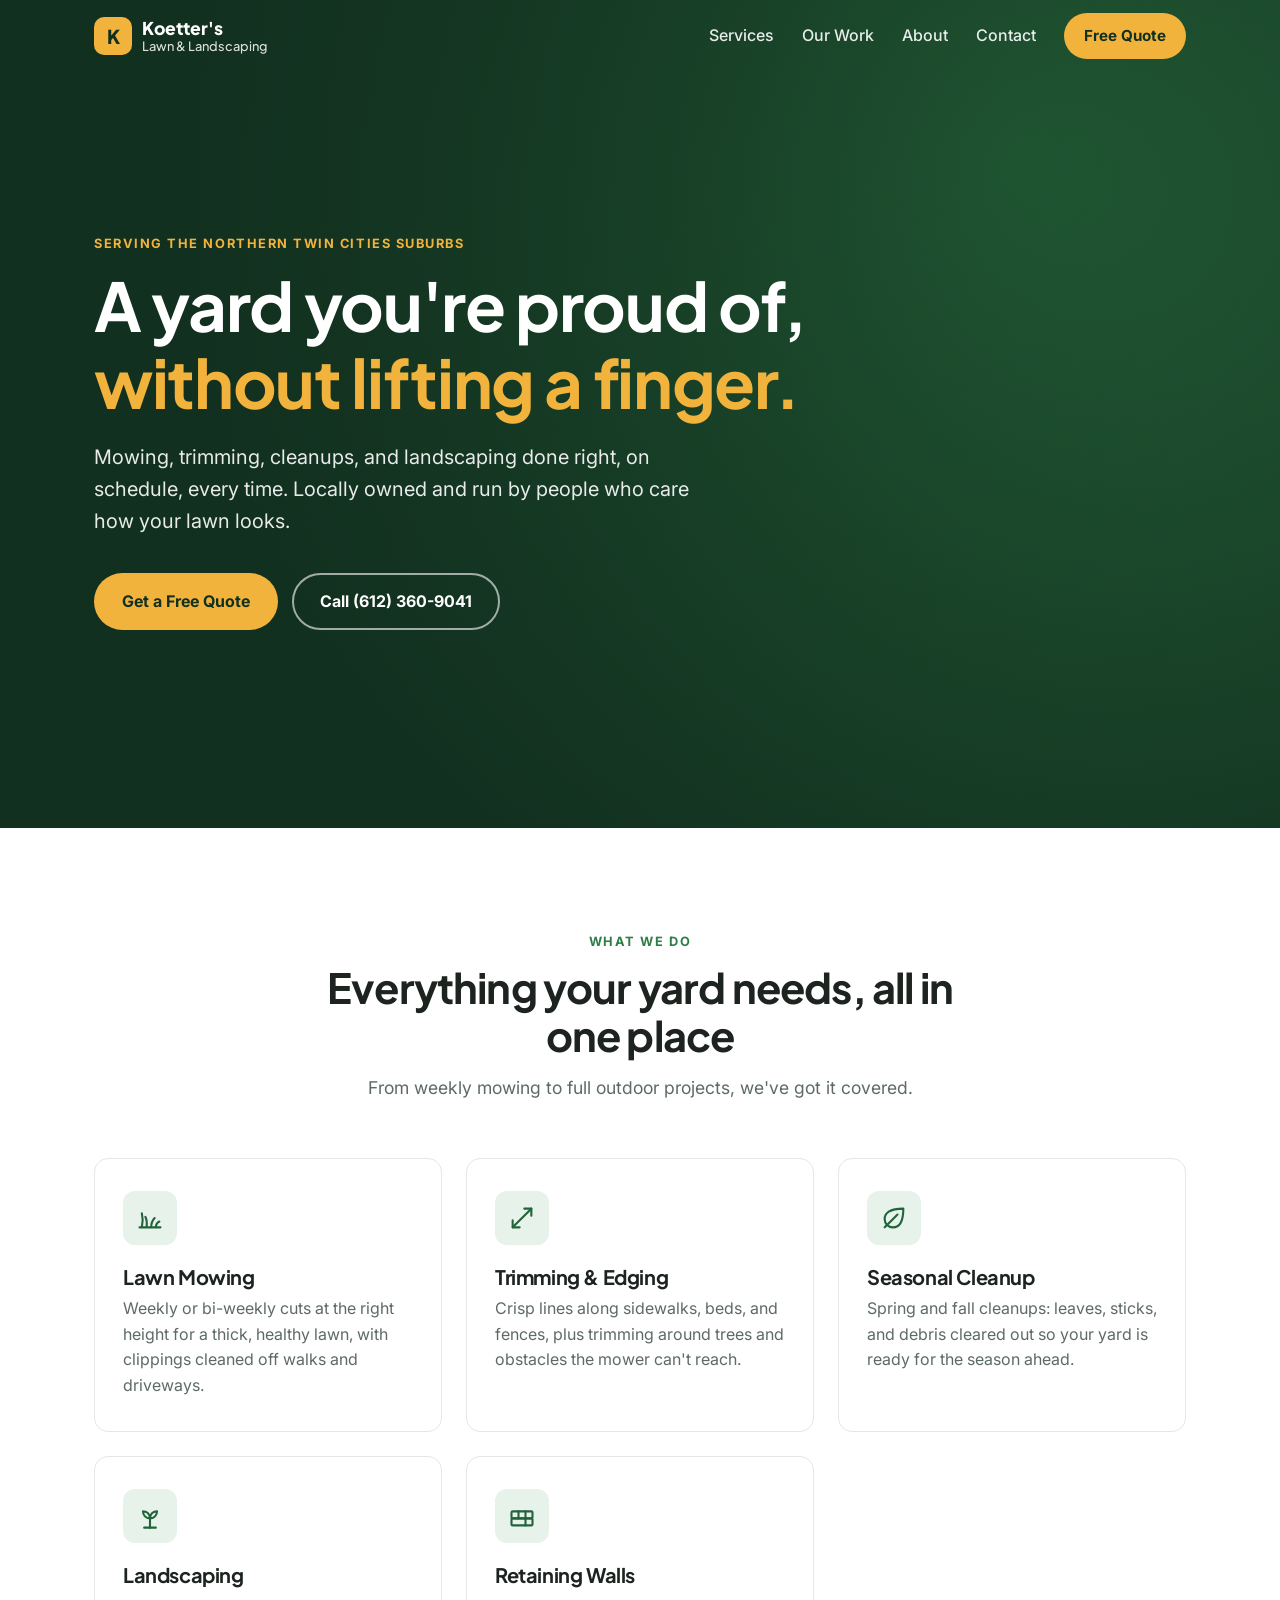
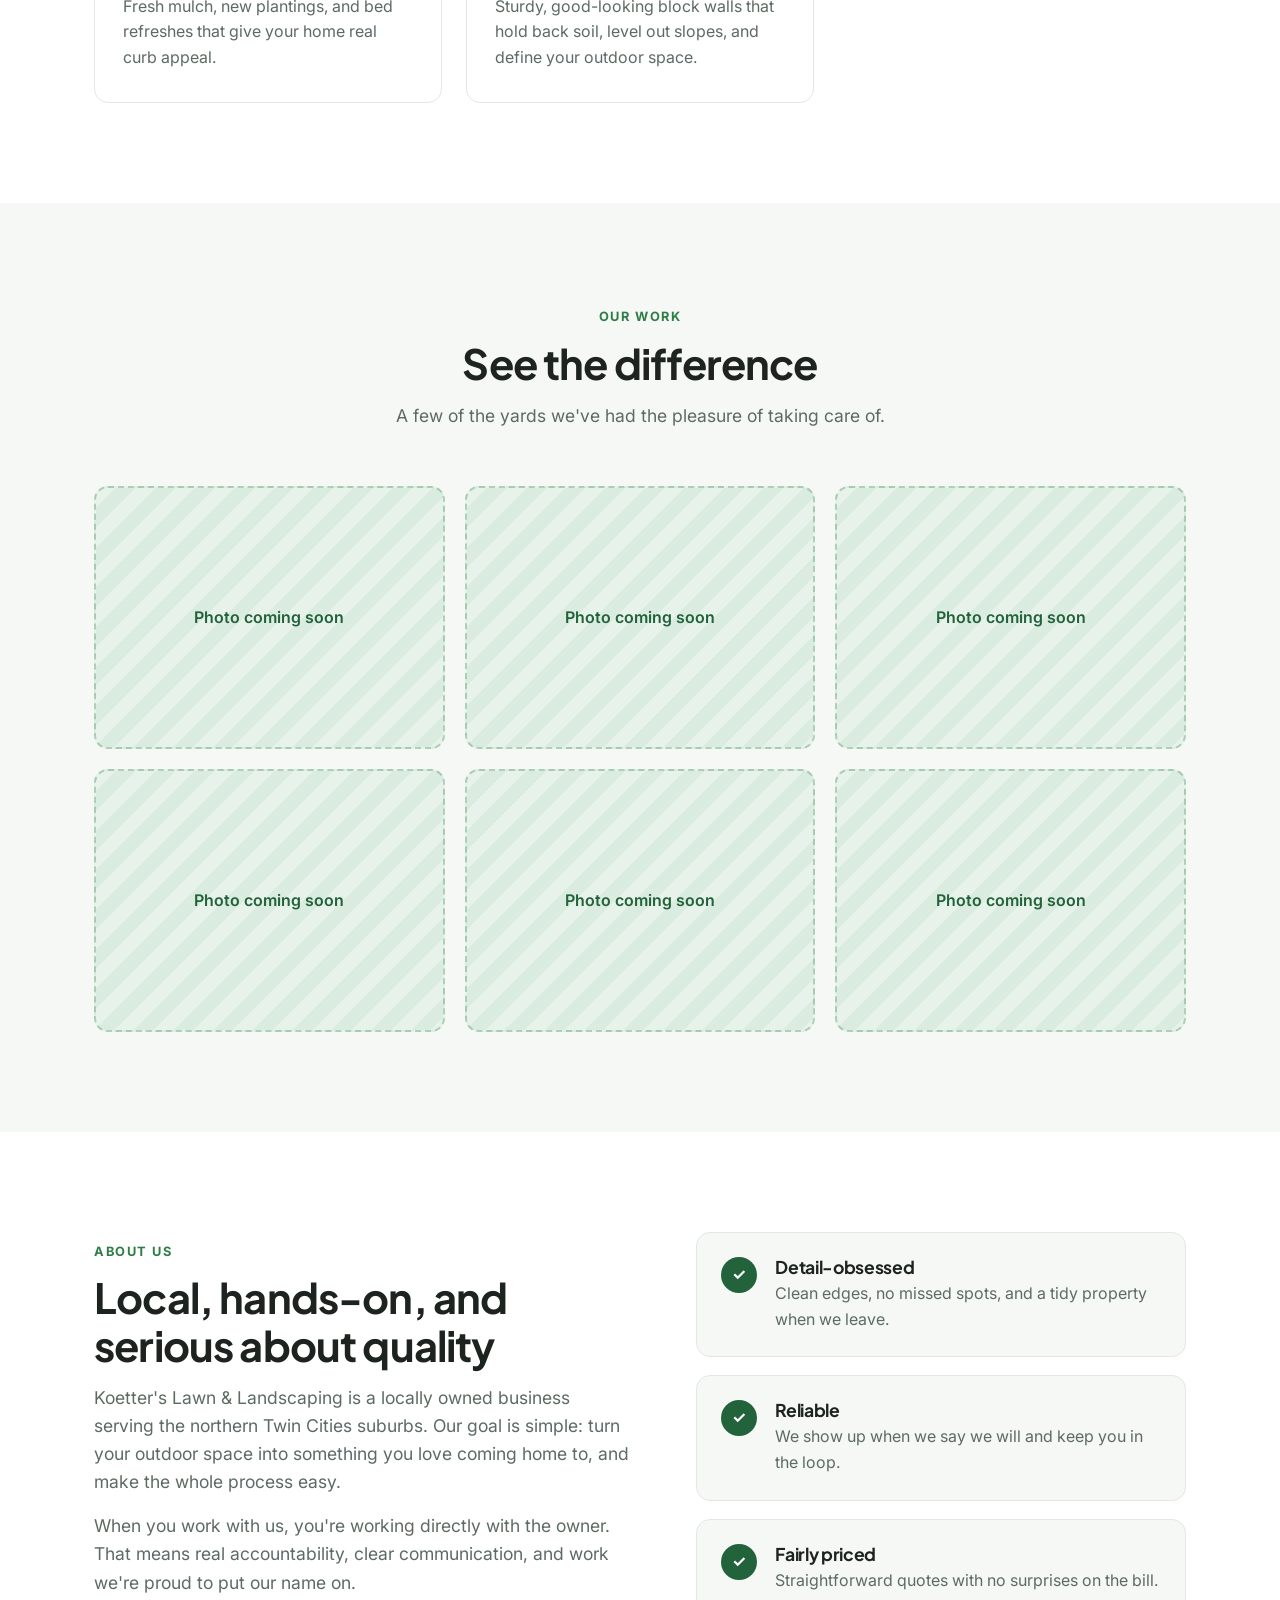
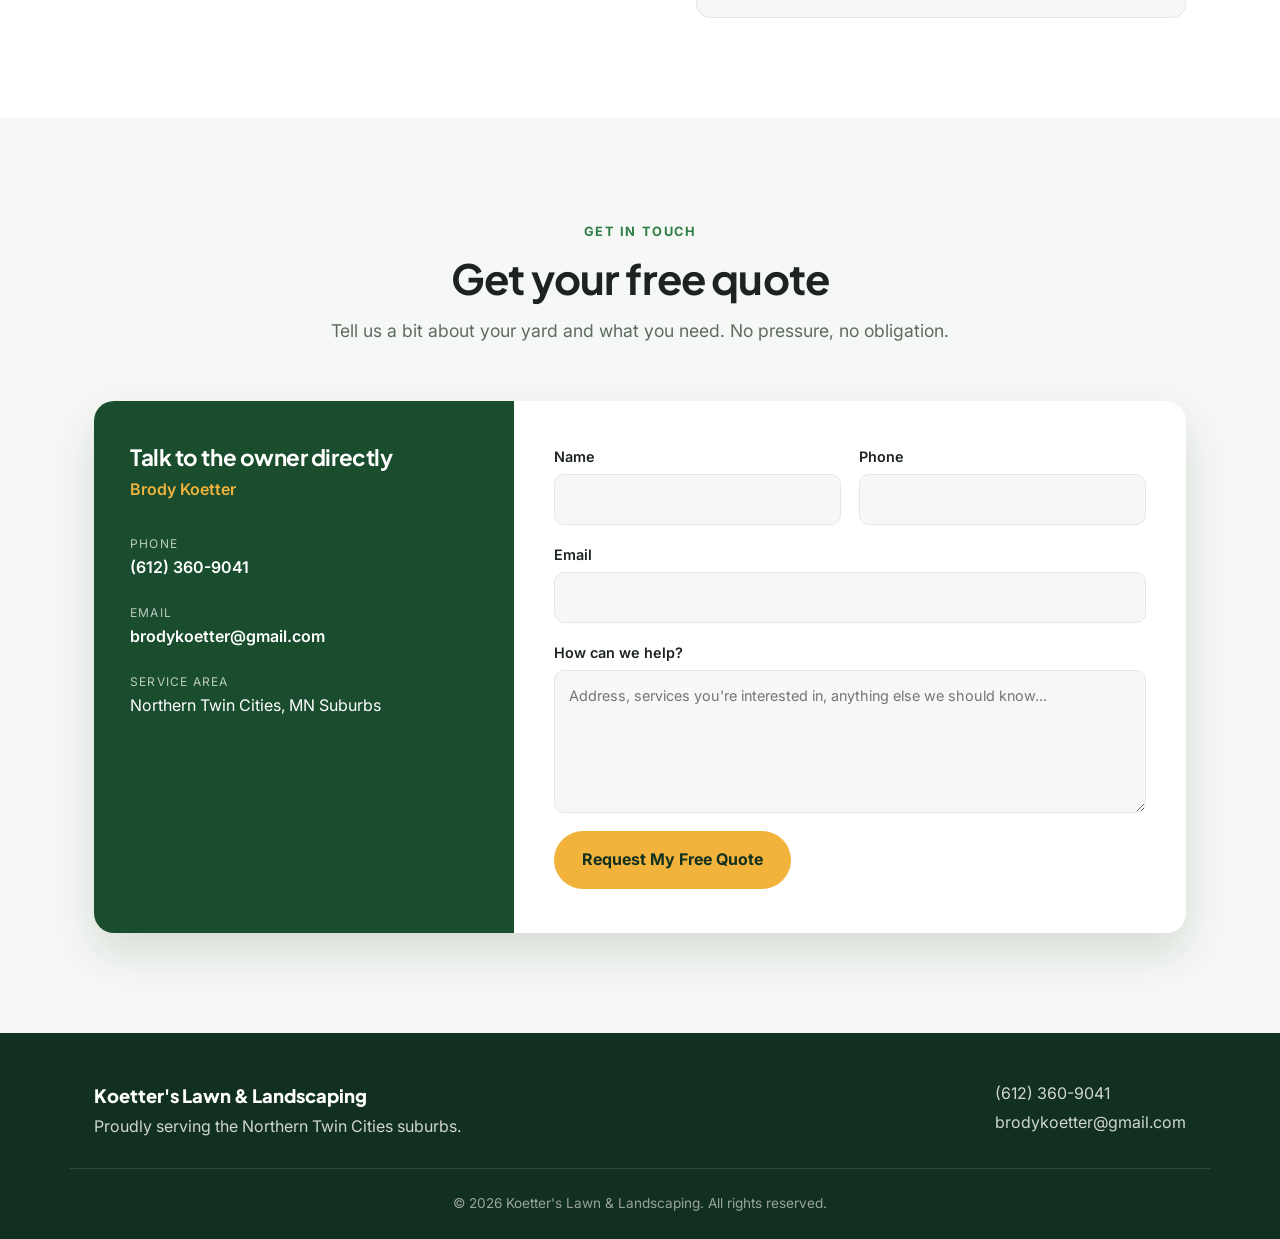
==== index.html @ cd2d790e "Updates" ====
<!doctype html><html lang="en"><head><meta charset="utf-8"/><link rel="icon" href="/favicon.ico"/><meta name="viewport" content="width=device-width,initial-scale=1"/><meta name="theme-color" content="#12301f"/><meta name="description" content="Koetter's Lawn & Landscaping - lawn mowing, trimming, seasonal cleanup, landscaping, and retaining walls in the Northern Twin Cities suburbs. Free quotes."><meta property="og:title" content="Koetter's Lawn & Landscaping"><meta property="og:description" content="Locally owned lawn care and landscaping in the Northern Twin Cities suburbs. Get a free quote."><meta property="og:image" content="https://kllawn.com/images/lawn1.jpg"><meta property="og:url" content="https://kllawn.com"><link rel="preconnect" href="https://fonts.googleapis.com"><link rel="preconnect" href="https://fonts.gstatic.com" crossorigin><link href="https://fonts.googleapis.com/css2?family=Inter:wght@400;500;600;700&family=Plus+Jakarta+Sans:wght@500;700;800&display=swap" rel="stylesheet"><meta name="twitter:card" content="summary_large_image"><link rel="apple-touch-icon" href="/logo192.png"/><link rel="manifest" href="/manifest.json"/><title>Koetter's Lawn and Landscaping</title><script defer="defer" src="/static/js/main.2f61cf30.js"></script><link href="/static/css/main.cb239ed6.css" rel="stylesheet"></head><body><noscript>You need to enable JavaScript to run this app.</noscript><div id="root"></div></body></html>
---- static/css/main.cb239ed6.css ----
body{-moz-osx-font-smoothing:grayscale;font-family:-apple-system,BlinkMacSystemFont,Segoe UI,Roboto,Oxygen,Ubuntu,Cantarell,Fira Sans,Droid Sans,Helvetica Neue,sans-serif;margin:0}code{font-family:source-code-pro,Menlo,Monaco,Consolas,Courier New,monospace}[data-aos][data-aos][data-aos-duration="50"],body[data-aos-duration="50"] [data-aos]{transition-duration:50ms}[data-aos][data-aos][data-aos-delay="50"],body[data-aos-delay="50"] [data-aos]{transition-delay:0}[data-aos][data-aos][data-aos-delay="50"].aos-animate,body[data-aos-delay="50"] [data-aos].aos-animate{transition-delay:50ms}[data-aos][data-aos][data-aos-duration="100"],body[data-aos-duration="100"] [data-aos]{transition-duration:.1s}[data-aos][data-aos][data-aos-delay="100"],body[data-aos-delay="100"] [data-aos]{transition-delay:0}[data-aos][data-aos][data-aos-delay="100"].aos-animate,body[data-aos-delay="100"] [data-aos].aos-animate{transition-delay:.1s}[data-aos][data-aos][data-aos-duration="150"],body[data-aos-duration="150"] [data-aos]{transition-duration:.15s}[data-aos][data-aos][data-aos-delay="150"],body[data-aos-delay="150"] [data-aos]{transition-delay:0}[data-aos][data-aos][data-aos-delay="150"].aos-animate,body[data-aos-delay="150"] [data-aos].aos-animate{transition-delay:.15s}[data-aos][data-aos][data-aos-duration="200"],body[data-aos-duration="200"] [data-aos]{transition-duration:.2s}[data-aos][data-aos][data-aos-delay="200"],body[data-aos-delay="200"] [data-aos]{transition-delay:0}[data-aos][data-aos][data-aos-delay="200"].aos-animate,body[data-aos-delay="200"] [data-aos].aos-animate{transition-delay:.2s}[data-aos][data-aos][data-aos-duration="250"],body[data-aos-duration="250"] [data-aos]{transition-duration:.25s}[data-aos][data-aos][data-aos-delay="250"],body[data-aos-delay="250"] [data-aos]{transition-delay:0}[data-aos][data-aos][data-aos-delay="250"].aos-animate,body[data-aos-delay="250"] [data-aos].aos-animate{transition-delay:.25s}[data-aos][data-aos][data-aos-duration="300"],body[data-aos-duration="300"] [data-aos]{transition-duration:.3s}[data-aos][data-aos][data-aos-delay="300"],body[data-aos-delay="300"] [data-aos]{transition-delay:0}[data-aos][data-aos][data-aos-delay="300"].aos-animate,body[data-aos-delay="300"] [data-aos].aos-animate{transition-delay:.3s}[data-aos][data-aos][data-aos-duration="350"],body[data-aos-duration="350"] [data-aos]{transition-duration:.35s}[data-aos][data-aos][data-aos-delay="350"],body[data-aos-delay="350"] [data-aos]{transition-delay:0}[data-aos][data-aos][data-aos-delay="350"].aos-animate,body[data-aos-delay="350"] [data-aos].aos-animate{transition-delay:.35s}[data-aos][data-aos][data-aos-duration="400"],body[data-aos-duration="400"] [data-aos]{transition-duration:.4s}[data-aos][data-aos][data-aos-delay="400"],body[data-aos-delay="400"] [data-aos]{transition-delay:0}[data-aos][data-aos][data-aos-delay="400"].aos-animate,body[data-aos-delay="400"] [data-aos].aos-animate{transition-delay:.4s}[data-aos][data-aos][data-aos-duration="450"],body[data-aos-duration="450"] [data-aos]{transition-duration:.45s}[data-aos][data-aos][data-aos-delay="450"],body[data-aos-delay="450"] [data-aos]{transition-delay:0}[data-aos][data-aos][data-aos-delay="450"].aos-animate,body[data-aos-delay="450"] [data-aos].aos-animate{transition-delay:.45s}[data-aos][data-aos][data-aos-duration="500"],body[data-aos-duration="500"] [data-aos]{transition-duration:.5s}[data-aos][data-aos][data-aos-delay="500"],body[data-aos-delay="500"] [data-aos]{transition-delay:0}[data-aos][data-aos][data-aos-delay="500"].aos-animate,body[data-aos-delay="500"] [data-aos].aos-animate{transition-delay:.5s}[data-aos][data-aos][data-aos-duration="550"],body[data-aos-duration="550"] [data-aos]{transition-duration:.55s}[data-aos][data-aos][data-aos-delay="550"],body[data-aos-delay="550"] [data-aos]{transition-delay:0}[data-aos][data-aos][data-aos-delay="550"].aos-animate,body[data-aos-delay="550"] [data-aos].aos-animate{transition-delay:.55s}[data-aos][data-aos][data-aos-duration="600"],body[data-aos-duration="600"] [data-aos]{transition-duration:.6s}[data-aos][data-aos][data-aos-delay="600"],body[data-aos-delay="600"] [data-aos]{transition-delay:0}[data-aos][data-aos][data-aos-delay="600"].aos-animate,body[data-aos-delay="600"] [data-aos].aos-animate{transition-delay:.6s}[data-aos][data-aos][data-aos-duration="650"],body[data-aos-duration="650"] [data-aos]{transition-duration:.65s}[data-aos][data-aos][data-aos-delay="650"],body[data-aos-delay="650"] [data-aos]{transition-delay:0}[data-aos][data-aos][data-aos-delay="650"].aos-animate,body[data-aos-delay="650"] [data-aos].aos-animate{transition-delay:.65s}[data-aos][data-aos][data-aos-duration="700"],body[data-aos-duration="700"] [data-aos]{transition-duration:.7s}[data-aos][data-aos][data-aos-delay="700"],body[data-aos-delay="700"] [data-aos]{transition-delay:0}[data-aos][data-aos][data-aos-delay="700"].aos-animate,body[data-aos-delay="700"] [data-aos].aos-animate{transition-delay:.7s}[data-aos][data-aos][data-aos-duration="750"],body[data-aos-duration="750"] [data-aos]{transition-duration:.75s}[data-aos][data-aos][data-aos-delay="750"],body[data-aos-delay="750"] [data-aos]{transition-delay:0}[data-aos][data-aos][data-aos-delay="750"].aos-animate,body[data-aos-delay="750"] [data-aos].aos-animate{transition-delay:.75s}[data-aos][data-aos][data-aos-duration="800"],body[data-aos-duration="800"] [data-aos]{transition-duration:.8s}[data-aos][data-aos][data-aos-delay="800"],body[data-aos-delay="800"] [data-aos]{transition-delay:0}[data-aos][data-aos][data-aos-delay="800"].aos-animate,body[data-aos-delay="800"] [data-aos].aos-animate{transition-delay:.8s}[data-aos][data-aos][data-aos-duration="850"],body[data-aos-duration="850"] [data-aos]{transition-duration:.85s}[data-aos][data-aos][data-aos-delay="850"],body[data-aos-delay="850"] [data-aos]{transition-delay:0}[data-aos][data-aos][data-aos-delay="850"].aos-animate,body[data-aos-delay="850"] [data-aos].aos-animate{transition-delay:.85s}[data-aos][data-aos][data-aos-duration="900"],body[data-aos-duration="900"] [data-aos]{transition-duration:.9s}[data-aos][data-aos][data-aos-delay="900"],body[data-aos-delay="900"] [data-aos]{transition-delay:0}[data-aos][data-aos][data-aos-delay="900"].aos-animate,body[data-aos-delay="900"] [data-aos].aos-animate{transition-delay:.9s}[data-aos][data-aos][data-aos-duration="950"],body[data-aos-duration="950"] [data-aos]{transition-duration:.95s}[data-aos][data-aos][data-aos-delay="950"],body[data-aos-delay="950"] [data-aos]{transition-delay:0}[data-aos][data-aos][data-aos-delay="950"].aos-animate,body[data-aos-delay="950"] [data-aos].aos-animate{transition-delay:.95s}[data-aos][data-aos][data-aos-duration="1000"],body[data-aos-duration="1000"] [data-aos]{transition-duration:1s}[data-aos][data-aos][data-aos-delay="1000"],body[data-aos-delay="1000"] [data-aos]{transition-delay:0}[data-aos][data-aos][data-aos-delay="1000"].aos-animate,body[data-aos-delay="1000"] [data-aos].aos-animate{transition-delay:1s}[data-aos][data-aos][data-aos-duration="1050"],body[data-aos-duration="1050"] [data-aos]{transition-duration:1.05s}[data-aos][data-aos][data-aos-delay="1050"],body[data-aos-delay="1050"] [data-aos]{transition-delay:0}[data-aos][data-aos][data-aos-delay="1050"].aos-animate,body[data-aos-delay="1050"] [data-aos].aos-animate{transition-delay:1.05s}[data-aos][data-aos][data-aos-duration="1100"],body[data-aos-duration="1100"] [data-aos]{transition-duration:1.1s}[data-aos][data-aos][data-aos-delay="1100"],body[data-aos-delay="1100"] [data-aos]{transition-delay:0}[data-aos][data-aos][data-aos-delay="1100"].aos-animate,body[data-aos-delay="1100"] [data-aos].aos-animate{transition-delay:1.1s}[data-aos][data-aos][data-aos-duration="1150"],body[data-aos-duration="1150"] [data-aos]{transition-duration:1.15s}[data-aos][data-aos][data-aos-delay="1150"],body[data-aos-delay="1150"] [data-aos]{transition-delay:0}[data-aos][data-aos][data-aos-delay="1150"].aos-animate,body[data-aos-delay="1150"] [data-aos].aos-animate{transition-delay:1.15s}[data-aos][data-aos][data-aos-duration="1200"],body[data-aos-duration="1200"] [data-aos]{transition-duration:1.2s}[data-aos][data-aos][data-aos-delay="1200"],body[data-aos-delay="1200"] [data-aos]{transition-delay:0}[data-aos][data-aos][data-aos-delay="1200"].aos-animate,body[data-aos-delay="1200"] [data-aos].aos-animate{transition-delay:1.2s}[data-aos][data-aos][data-aos-duration="1250"],body[data-aos-duration="1250"] [data-aos]{transition-duration:1.25s}[data-aos][data-aos][data-aos-delay="1250"],body[data-aos-delay="1250"] [data-aos]{transition-delay:0}[data-aos][data-aos][data-aos-delay="1250"].aos-animate,body[data-aos-delay="1250"] [data-aos].aos-animate{transition-delay:1.25s}[data-aos][data-aos][data-aos-duration="1300"],body[data-aos-duration="1300"] [data-aos]{transition-duration:1.3s}[data-aos][data-aos][data-aos-delay="1300"],body[data-aos-delay="1300"] [data-aos]{transition-delay:0}[data-aos][data-aos][data-aos-delay="1300"].aos-animate,body[data-aos-delay="1300"] [data-aos].aos-animate{transition-delay:1.3s}[data-aos][data-aos][data-aos-duration="1350"],body[data-aos-duration="1350"] [data-aos]{transition-duration:1.35s}[data-aos][data-aos][data-aos-delay="1350"],body[data-aos-delay="1350"] [data-aos]{transition-delay:0}[data-aos][data-aos][data-aos-delay="1350"].aos-animate,body[data-aos-delay="1350"] [data-aos].aos-animate{transition-delay:1.35s}[data-aos][data-aos][data-aos-duration="1400"],body[data-aos-duration="1400"] [data-aos]{transition-duration:1.4s}[data-aos][data-aos][data-aos-delay="1400"],body[data-aos-delay="1400"] [data-aos]{transition-delay:0}[data-aos][data-aos][data-aos-delay="1400"].aos-animate,body[data-aos-delay="1400"] [data-aos].aos-animate{transition-delay:1.4s}[data-aos][data-aos][data-aos-duration="1450"],body[data-aos-duration="1450"] [data-aos]{transition-duration:1.45s}[data-aos][data-aos][data-aos-delay="1450"],body[data-aos-delay="1450"] [data-aos]{transition-delay:0}[data-aos][data-aos][data-aos-delay="1450"].aos-animate,body[data-aos-delay="1450"] [data-aos].aos-animate{transition-delay:1.45s}[data-aos][data-aos][data-aos-duration="1500"],body[data-aos-duration="1500"] [data-aos]{transition-duration:1.5s}[data-aos][data-aos][data-aos-delay="1500"],body[data-aos-delay="1500"] [data-aos]{transition-delay:0}[data-aos][data-aos][data-aos-delay="1500"].aos-animate,body[data-aos-delay="1500"] [data-aos].aos-animate{transition-delay:1.5s}[data-aos][data-aos][data-aos-duration="1550"],body[data-aos-duration="1550"] [data-aos]{transition-duration:1.55s}[data-aos][data-aos][data-aos-delay="1550"],body[data-aos-delay="1550"] [data-aos]{transition-delay:0}[data-aos][data-aos][data-aos-delay="1550"].aos-animate,body[data-aos-delay="1550"] [data-aos].aos-animate{transition-delay:1.55s}[data-aos][data-aos][data-aos-duration="1600"],body[data-aos-duration="1600"] [data-aos]{transition-duration:1.6s}[data-aos][data-aos][data-aos-delay="1600"],body[data-aos-delay="1600"] [data-aos]{transition-delay:0}[data-aos][data-aos][data-aos-delay="1600"].aos-animate,body[data-aos-delay="1600"] [data-aos].aos-animate{transition-delay:1.6s}[data-aos][data-aos][data-aos-duration="1650"],body[data-aos-duration="1650"] [data-aos]{transition-duration:1.65s}[data-aos][data-aos][data-aos-delay="1650"],body[data-aos-delay="1650"] [data-aos]{transition-delay:0}[data-aos][data-aos][data-aos-delay="1650"].aos-animate,body[data-aos-delay="1650"] [data-aos].aos-animate{transition-delay:1.65s}[data-aos][data-aos][data-aos-duration="1700"],body[data-aos-duration="1700"] [data-aos]{transition-duration:1.7s}[data-aos][data-aos][data-aos-delay="1700"],body[data-aos-delay="1700"] [data-aos]{transition-delay:0}[data-aos][data-aos][data-aos-delay="1700"].aos-animate,body[data-aos-delay="1700"] [data-aos].aos-animate{transition-delay:1.7s}[data-aos][data-aos][data-aos-duration="1750"],body[data-aos-duration="1750"] [data-aos]{transition-duration:1.75s}[data-aos][data-aos][data-aos-delay="1750"],body[data-aos-delay="1750"] [data-aos]{transition-delay:0}[data-aos][data-aos][data-aos-delay="1750"].aos-animate,body[data-aos-delay="1750"] [data-aos].aos-animate{transition-delay:1.75s}[data-aos][data-aos][data-aos-duration="1800"],body[data-aos-duration="1800"] [data-aos]{transition-duration:1.8s}[data-aos][data-aos][data-aos-delay="1800"],body[data-aos-delay="1800"] [data-aos]{transition-delay:0}[data-aos][data-aos][data-aos-delay="1800"].aos-animate,body[data-aos-delay="1800"] [data-aos].aos-animate{transition-delay:1.8s}[data-aos][data-aos][data-aos-duration="1850"],body[data-aos-duration="1850"] [data-aos]{transition-duration:1.85s}[data-aos][data-aos][data-aos-delay="1850"],body[data-aos-delay="1850"] [data-aos]{transition-delay:0}[data-aos][data-aos][data-aos-delay="1850"].aos-animate,body[data-aos-delay="1850"] [data-aos].aos-animate{transition-delay:1.85s}[data-aos][data-aos][data-aos-duration="1900"],body[data-aos-duration="1900"] [data-aos]{transition-duration:1.9s}[data-aos][data-aos][data-aos-delay="1900"],body[data-aos-delay="1900"] [data-aos]{transition-delay:0}[data-aos][data-aos][data-aos-delay="1900"].aos-animate,body[data-aos-delay="1900"] [data-aos].aos-animate{transition-delay:1.9s}[data-aos][data-aos][data-aos-duration="1950"],body[data-aos-duration="1950"] [data-aos]{transition-duration:1.95s}[data-aos][data-aos][data-aos-delay="1950"],body[data-aos-delay="1950"] [data-aos]{transition-delay:0}[data-aos][data-aos][data-aos-delay="1950"].aos-animate,body[data-aos-delay="1950"] [data-aos].aos-animate{transition-delay:1.95s}[data-aos][data-aos][data-aos-duration="2000"],body[data-aos-duration="2000"] [data-aos]{transition-duration:2s}[data-aos][data-aos][data-aos-delay="2000"],body[data-aos-delay="2000"] [data-aos]{transition-delay:0}[data-aos][data-aos][data-aos-delay="2000"].aos-animate,body[data-aos-delay="2000"] [data-aos].aos-animate{transition-delay:2s}[data-aos][data-aos][data-aos-duration="2050"],body[data-aos-duration="2050"] [data-aos]{transition-duration:2.05s}[data-aos][data-aos][data-aos-delay="2050"],body[data-aos-delay="2050"] [data-aos]{transition-delay:0}[data-aos][data-aos][data-aos-delay="2050"].aos-animate,body[data-aos-delay="2050"] [data-aos].aos-animate{transition-delay:2.05s}[data-aos][data-aos][data-aos-duration="2100"],body[data-aos-duration="2100"] [data-aos]{transition-duration:2.1s}[data-aos][data-aos][data-aos-delay="2100"],body[data-aos-delay="2100"] [data-aos]{transition-delay:0}[data-aos][data-aos][data-aos-delay="2100"].aos-animate,body[data-aos-delay="2100"] [data-aos].aos-animate{transition-delay:2.1s}[data-aos][data-aos][data-aos-duration="2150"],body[data-aos-duration="2150"] [data-aos]{transition-duration:2.15s}[data-aos][data-aos][data-aos-delay="2150"],body[data-aos-delay="2150"] [data-aos]{transition-delay:0}[data-aos][data-aos][data-aos-delay="2150"].aos-animate,body[data-aos-delay="2150"] [data-aos].aos-animate{transition-delay:2.15s}[data-aos][data-aos][data-aos-duration="2200"],body[data-aos-duration="2200"] [data-aos]{transition-duration:2.2s}[data-aos][data-aos][data-aos-delay="2200"],body[data-aos-delay="2200"] [data-aos]{transition-delay:0}[data-aos][data-aos][data-aos-delay="2200"].aos-animate,body[data-aos-delay="2200"] [data-aos].aos-animate{transition-delay:2.2s}[data-aos][data-aos][data-aos-duration="2250"],body[data-aos-duration="2250"] [data-aos]{transition-duration:2.25s}[data-aos][data-aos][data-aos-delay="2250"],body[data-aos-delay="2250"] [data-aos]{transition-delay:0}[data-aos][data-aos][data-aos-delay="2250"].aos-animate,body[data-aos-delay="2250"] [data-aos].aos-animate{transition-delay:2.25s}[data-aos][data-aos][data-aos-duration="2300"],body[data-aos-duration="2300"] [data-aos]{transition-duration:2.3s}[data-aos][data-aos][data-aos-delay="2300"],body[data-aos-delay="2300"] [data-aos]{transition-delay:0}[data-aos][data-aos][data-aos-delay="2300"].aos-animate,body[data-aos-delay="2300"] [data-aos].aos-animate{transition-delay:2.3s}[data-aos][data-aos][data-aos-duration="2350"],body[data-aos-duration="2350"] [data-aos]{transition-duration:2.35s}[data-aos][data-aos][data-aos-delay="2350"],body[data-aos-delay="2350"] [data-aos]{transition-delay:0}[data-aos][data-aos][data-aos-delay="2350"].aos-animate,body[data-aos-delay="2350"] [data-aos].aos-animate{transition-delay:2.35s}[data-aos][data-aos][data-aos-duration="2400"],body[data-aos-duration="2400"] [data-aos]{transition-duration:2.4s}[data-aos][data-aos][data-aos-delay="2400"],body[data-aos-delay="2400"] [data-aos]{transition-delay:0}[data-aos][data-aos][data-aos-delay="2400"].aos-animate,body[data-aos-delay="2400"] [data-aos].aos-animate{transition-delay:2.4s}[data-aos][data-aos][data-aos-duration="2450"],body[data-aos-duration="2450"] [data-aos]{transition-duration:2.45s}[data-aos][data-aos][data-aos-delay="2450"],body[data-aos-delay="2450"] [data-aos]{transition-delay:0}[data-aos][data-aos][data-aos-delay="2450"].aos-animate,body[data-aos-delay="2450"] [data-aos].aos-animate{transition-delay:2.45s}[data-aos][data-aos][data-aos-duration="2500"],body[data-aos-duration="2500"] [data-aos]{transition-duration:2.5s}[data-aos][data-aos][data-aos-delay="2500"],body[data-aos-delay="2500"] [data-aos]{transition-delay:0}[data-aos][data-aos][data-aos-delay="2500"].aos-animate,body[data-aos-delay="2500"] [data-aos].aos-animate{transition-delay:2.5s}[data-aos][data-aos][data-aos-duration="2550"],body[data-aos-duration="2550"] [data-aos]{transition-duration:2.55s}[data-aos][data-aos][data-aos-delay="2550"],body[data-aos-delay="2550"] [data-aos]{transition-delay:0}[data-aos][data-aos][data-aos-delay="2550"].aos-animate,body[data-aos-delay="2550"] [data-aos].aos-animate{transition-delay:2.55s}[data-aos][data-aos][data-aos-duration="2600"],body[data-aos-duration="2600"] [data-aos]{transition-duration:2.6s}[data-aos][data-aos][data-aos-delay="2600"],body[data-aos-delay="2600"] [data-aos]{transition-delay:0}[data-aos][data-aos][data-aos-delay="2600"].aos-animate,body[data-aos-delay="2600"] [data-aos].aos-animate{transition-delay:2.6s}[data-aos][data-aos][data-aos-duration="2650"],body[data-aos-duration="2650"] [data-aos]{transition-duration:2.65s}[data-aos][data-aos][data-aos-delay="2650"],body[data-aos-delay="2650"] [data-aos]{transition-delay:0}[data-aos][data-aos][data-aos-delay="2650"].aos-animate,body[data-aos-delay="2650"] [data-aos].aos-animate{transition-delay:2.65s}[data-aos][data-aos][data-aos-duration="2700"],body[data-aos-duration="2700"] [data-aos]{transition-duration:2.7s}[data-aos][data-aos][data-aos-delay="2700"],body[data-aos-delay="2700"] [data-aos]{transition-delay:0}[data-aos][data-aos][data-aos-delay="2700"].aos-animate,body[data-aos-delay="2700"] [data-aos].aos-animate{transition-delay:2.7s}[data-aos][data-aos][data-aos-duration="2750"],body[data-aos-duration="2750"] [data-aos]{transition-duration:2.75s}[data-aos][data-aos][data-aos-delay="2750"],body[data-aos-delay="2750"] [data-aos]{transition-delay:0}[data-aos][data-aos][data-aos-delay="2750"].aos-animate,body[data-aos-delay="2750"] [data-aos].aos-animate{transition-delay:2.75s}[data-aos][data-aos][data-aos-duration="2800"],body[data-aos-duration="2800"] [data-aos]{transition-duration:2.8s}[data-aos][data-aos][data-aos-delay="2800"],body[data-aos-delay="2800"] [data-aos]{transition-delay:0}[data-aos][data-aos][data-aos-delay="2800"].aos-animate,body[data-aos-delay="2800"] [data-aos].aos-animate{transition-delay:2.8s}[data-aos][data-aos][data-aos-duration="2850"],body[data-aos-duration="2850"] [data-aos]{transition-duration:2.85s}[data-aos][data-aos][data-aos-delay="2850"],body[data-aos-delay="2850"] [data-aos]{transition-delay:0}[data-aos][data-aos][data-aos-delay="2850"].aos-animate,body[data-aos-delay="2850"] [data-aos].aos-animate{transition-delay:2.85s}[data-aos][data-aos][data-aos-duration="2900"],body[data-aos-duration="2900"] [data-aos]{transition-duration:2.9s}[data-aos][data-aos][data-aos-delay="2900"],body[data-aos-delay="2900"] [data-aos]{transition-delay:0}[data-aos][data-aos][data-aos-delay="2900"].aos-animate,body[data-aos-delay="2900"] [data-aos].aos-animate{transition-delay:2.9s}[data-aos][data-aos][data-aos-duration="2950"],body[data-aos-duration="2950"] [data-aos]{transition-duration:2.95s}[data-aos][data-aos][data-aos-delay="2950"],body[data-aos-delay="2950"] [data-aos]{transition-delay:0}[data-aos][data-aos][data-aos-delay="2950"].aos-animate,body[data-aos-delay="2950"] [data-aos].aos-animate{transition-delay:2.95s}[data-aos][data-aos][data-aos-duration="3000"],body[data-aos-duration="3000"] [data-aos]{transition-duration:3s}[data-aos][data-aos][data-aos-delay="3000"],body[data-aos-delay="3000"] [data-aos]{transition-delay:0}[data-aos][data-aos][data-aos-delay="3000"].aos-animate,body[data-aos-delay="3000"] [data-aos].aos-animate{transition-delay:3s}[data-aos][data-aos][data-aos-easing=linear],body[data-aos-easing=linear] [data-aos]{transition-timing-function:cubic-bezier(.25,.25,.75,.75)}[data-aos][data-aos][data-aos-easing=ease],body[data-aos-easing=ease] [data-aos]{transition-timing-function:ease}[data-aos][data-aos][data-aos-easing=ease-in],body[data-aos-easing=ease-in] [data-aos]{transition-timing-function:ease-in}[data-aos][data-aos][data-aos-easing=ease-out],body[data-aos-easing=ease-out] [data-aos]{transition-timing-function:ease-out}[data-aos][data-aos][data-aos-easing=ease-in-out],body[data-aos-easing=ease-in-out] [data-aos]{transition-timing-function:ease-in-out}[data-aos][data-aos][data-aos-easing=ease-in-back],body[data-aos-easing=ease-in-back] [data-aos]{transition-timing-function:cubic-bezier(.6,-.28,.735,.045)}[data-aos][data-aos][data-aos-easing=ease-out-back],body[data-aos-easing=ease-out-back] [data-aos]{transition-timing-function:cubic-bezier(.175,.885,.32,1.275)}[data-aos][data-aos][data-aos-easing=ease-in-out-back],body[data-aos-easing=ease-in-out-back] [data-aos]{transition-timing-function:cubic-bezier(.68,-.55,.265,1.55)}[data-aos][data-aos][data-aos-easing=ease-in-sine],body[data-aos-easing=ease-in-sine] [data-aos]{transition-timing-function:cubic-bezier(.47,0,.745,.715)}[data-aos][data-aos][data-aos-easing=ease-out-sine],body[data-aos-easing=ease-out-sine] [data-aos]{transition-timing-function:cubic-bezier(.39,.575,.565,1)}[data-aos][data-aos][data-aos-easing=ease-in-out-sine],body[data-aos-easing=ease-in-out-sine] [data-aos]{transition-timing-function:cubic-bezier(.445,.05,.55,.95)}[data-aos][data-aos][data-aos-easing=ease-in-quad],body[data-aos-easing=ease-in-quad] [data-aos]{transition-timing-function:cubic-bezier(.55,.085,.68,.53)}[data-aos][data-aos][data-aos-easing=ease-out-quad],body[data-aos-easing=ease-out-quad] [data-aos]{transition-timing-function:cubic-bezier(.25,.46,.45,.94)}[data-aos][data-aos][data-aos-easing=ease-in-out-quad],body[data-aos-easing=ease-in-out-quad] [data-aos]{transition-timing-function:cubic-bezier(.455,.03,.515,.955)}[data-aos][data-aos][data-aos-easing=ease-in-cubic],body[data-aos-easing=ease-in-cubic] [data-aos]{transition-timing-function:cubic-bezier(.55,.085,.68,.53)}[data-aos][data-aos][data-aos-easing=ease-out-cubic],body[data-aos-easing=ease-out-cubic] [data-aos]{transition-timing-function:cubic-bezier(.25,.46,.45,.94)}[data-aos][data-aos][data-aos-easing=ease-in-out-cubic],body[data-aos-easing=ease-in-out-cubic] [data-aos]{transition-timing-function:cubic-bezier(.455,.03,.515,.955)}[data-aos][data-aos][data-aos-easing=ease-in-quart],body[data-aos-easing=ease-in-quart] [data-aos]{transition-timing-function:cubic-bezier(.55,.085,.68,.53)}[data-aos][data-aos][data-aos-easing=ease-out-quart],body[data-aos-easing=ease-out-quart] [data-aos]{transition-timing-function:cubic-bezier(.25,.46,.45,.94)}[data-aos][data-aos][data-aos-easing=ease-in-out-quart],body[data-aos-easing=ease-in-out-quart] [data-aos]{transition-timing-function:cubic-bezier(.455,.03,.515,.955)}[data-aos^=fade][data-aos^=fade]{opacity:0;transition-property:opacity,transform}[data-aos^=fade][data-aos^=fade].aos-animate{opacity:1;transform:translateZ(0)}[data-aos=fade-up]{transform:translate3d(0,100px,0)}[data-aos=fade-down]{transform:translate3d(0,-100px,0)}[data-aos=fade-right]{transform:translate3d(-100px,0,0)}[data-aos=fade-left]{transform:translate3d(100px,0,0)}[data-aos=fade-up-right]{transform:translate3d(-100px,100px,0)}[data-aos=fade-up-left]{transform:translate3d(100px,100px,0)}[data-aos=fade-down-right]{transform:translate3d(-100px,-100px,0)}[data-aos=fade-down-left]{transform:translate3d(100px,-100px,0)}[data-aos^=zoom][data-aos^=zoom]{opacity:0;transition-property:opacity,transform}[data-aos^=zoom][data-aos^=zoom].aos-animate{opacity:1;transform:translateZ(0) scale(1)}[data-aos=zoom-in]{transform:scale(.6)}[data-aos=zoom-in-up]{transform:translate3d(0,100px,0) scale(.6)}[data-aos=zoom-in-down]{transform:translate3d(0,-100px,0) scale(.6)}[data-aos=zoom-in-right]{transform:translate3d(-100px,0,0) scale(.6)}[data-aos=zoom-in-left]{transform:translate3d(100px,0,0) scale(.6)}[data-aos=zoom-out]{transform:scale(1.2)}[data-aos=zoom-out-up]{transform:translate3d(0,100px,0) scale(1.2)}[data-aos=zoom-out-down]{transform:translate3d(0,-100px,0) scale(1.2)}[data-aos=zoom-out-right]{transform:translate3d(-100px,0,0) scale(1.2)}[data-aos=zoom-out-left]{transform:translate3d(100px,0,0) scale(1.2)}[data-aos^=slide][data-aos^=slide]{transition-property:transform}[data-aos^=slide][data-aos^=slide].aos-animate{transform:translateZ(0)}[data-aos=slide-up]{transform:translate3d(0,100%,0)}[data-aos=slide-down]{transform:translate3d(0,-100%,0)}[data-aos=slide-right]{transform:translate3d(-100%,0,0)}[data-aos=slide-left]{transform:translate3d(100%,0,0)}[data-aos^=flip][data-aos^=flip]{backface-visibility:hidden;transition-property:transform}[data-aos=flip-left]{transform:perspective(2500px) rotateY(-100deg)}[data-aos=flip-left].aos-animate{transform:perspective(2500px) rotateY(0)}[data-aos=flip-right]{transform:perspective(2500px) rotateY(100deg)}[data-aos=flip-right].aos-animate{transform:perspective(2500px) rotateY(0)}[data-aos=flip-up]{transform:perspective(2500px) rotateX(-100deg)}[data-aos=flip-up].aos-animate{transform:perspective(2500px) rotateX(0)}[data-aos=flip-down]{transform:perspective(2500px) rotateX(100deg)}[data-aos=flip-down].aos-animate{transform:perspective(2500px) rotateX(0)}:root{--green-900:#12301f;--green-800:#1a4d2e;--green-700:#22633b;--green-600:#2e7d46;--green-100:#e6f2ea;--accent:#f2b33d;--accent-dark:#d99a22;--ink:#1d2420;--muted:#5d6b63;--line:#e3e8e4;--bg:#fff;--bg-alt:#f6f8f5;--radius:14px;--shadow:0 10px 30px #12301f14;--shadow-lg:0 20px 45px #12301f24;--nav-height:72px}*,:after,:before{box-sizing:border-box;margin:0;padding:0}html{scroll-behavior:smooth;scroll-padding-top:72px;scroll-padding-top:var(--nav-height)}body{-webkit-font-smoothing:antialiased;background:#fff;background:var(--bg);color:#1d2420;color:var(--ink);font-family:Inter,-apple-system,BlinkMacSystemFont,Segoe UI,Roboto,sans-serif;line-height:1.6}h1,h2,h3{font-family:Plus Jakarta Sans,Inter,sans-serif;letter-spacing:-.02em;line-height:1.15}a{color:inherit}img{display:block;max-width:100%}.container{margin:0 auto;max-width:1140px;padding:0 24px;width:100%}.eyebrow{color:#2e7d46;color:var(--green-600);display:inline-block;font-size:.8rem;font-weight:700;letter-spacing:.12em;margin-bottom:12px;text-transform:uppercase}.btn{align-items:center;border:2px solid #0000;border-radius:999px;cursor:pointer;display:inline-flex;font:inherit;font-weight:700;gap:8px;justify-content:center;padding:14px 26px;text-decoration:none;transition:background .2s,color .2s,border-color .2s,transform .2s}.btn:hover{transform:translateY(-2px)}.btn-primary{background:#f2b33d;background:var(--accent);color:#12301f;color:var(--green-900)}.btn-primary:hover{background:#d99a22;background:var(--accent-dark)}.btn-primary:disabled{cursor:wait;opacity:.7;transform:none}.btn-ghost{border-color:#fff9;color:#fff}.btn-ghost:hover{background:#ffffff1f;border-color:#fff}.btn-sm{font-size:.95rem;padding:9px 18px}.navbar{align-items:center;color:#fff;display:flex;height:72px;height:var(--nav-height);inset:0 0 auto 0;position:fixed;transition:background .3s,box-shadow .3s;z-index:100}.navbar.scrolled{background:#12301f;background:var(--green-900);box-shadow:0 4px 20px #00000026}.navbar-inner{justify-content:space-between}.navbar-inner,.navbar-logo{align-items:center;display:flex}.navbar-logo{gap:10px;text-decoration:none}.logo-mark{background:#f2b33d;background:var(--accent);border-radius:10px;color:#12301f;color:var(--green-900);display:grid;font-size:1.2rem;height:38px;place-items:center;width:38px}.logo-mark,.logo-text{font-family:Plus Jakarta Sans,sans-serif;font-weight:800}.logo-text{font-size:1.1rem;line-height:1.1}.logo-text span{display:block;font-size:.8rem;font-weight:500;opacity:.85}.nav-links{align-items:center;display:flex;gap:28px}.nav-links a:not(.btn){font-weight:500;opacity:.9;text-decoration:none}.nav-links a:not(.btn):hover{color:#f2b33d;color:var(--accent);opacity:1}.hamburger{background:none;border:none;cursor:pointer;display:none;flex-direction:column;gap:5px;padding:8px}.hamburger span{background:#fff;border-radius:2px;height:2px;width:24px}@media (max-width:820px){.hamburger{display:flex}.nav-links{background:#12301f;background:var(--green-900);display:none;flex-direction:column;gap:4px;left:0;padding:16px 24px 24px;position:absolute;right:0;top:72px;top:var(--nav-height)}.nav-links.open{display:flex}.nav-links a:not(.btn){padding:10px 0}.nav-links .btn{margin-top:8px}}.hero{align-items:center;background:linear-gradient(110deg,#12301feb,#12301f99 55%,#12301f59),url([data-uri]) 50% /cover no-repeat,radial-gradient(circle at 80% 20%,#2e7d46,#12301f 70%);background:linear-gradient(110deg,#12301feb 0,#12301f99 55%,#12301f59 100%),url([data-uri]) 50% /cover no-repeat,radial-gradient(circle at 80% 20%,var(--green-600),var(--green-900) 70%);color:#fff;display:flex;min-height:92vh;padding:112px 0 80px;padding:calc(var(--nav-height) + 40px) 0 80px}.hero-content{max-width:1140px}.hero .eyebrow{color:#f2b33d;color:var(--accent)}.hero h1{font-size:clamp(2.4rem,5.5vw,4.2rem);margin-bottom:20px;max-width:760px}.hero h1 span{color:#f2b33d;color:var(--accent)}.hero-sub{font-size:clamp(1.05rem,1.6vw,1.25rem);margin-bottom:36px;max-width:600px;opacity:.9}.hero-actions{display:flex;flex-wrap:wrap;gap:14px}.section{padding:100px 0}.section-alt{background:#f6f8f5;background:var(--bg-alt)}.section-header{margin:0 auto 56px;max-width:640px;text-align:center}.about-text h2,.section-header h2{font-size:clamp(1.9rem,3.5vw,2.6rem);margin-bottom:14px}.section-header p:not(.eyebrow){color:#5d6b63;color:var(--muted);font-size:1.1rem}.service-grid{grid-gap:24px;display:grid;gap:24px;grid-template-columns:repeat(auto-fit,minmax(260px,1fr))}.service-card{background:#fff;background:var(--bg);border:1px solid #e3e8e4;border:1px solid var(--line);border-radius:14px;border-radius:var(--radius);padding:32px 28px;transition:transform .25s,box-shadow .25s,border-color .25s}.service-card:hover{border-color:#0000;box-shadow:0 20px 45px #12301f24;box-shadow:var(--shadow-lg);transform:translateY(-6px)}.service-icon{background:#e6f2ea;background:var(--green-100);border-radius:12px;color:#22633b;color:var(--green-700);display:grid;height:54px;margin-bottom:20px;place-items:center;width:54px}.service-icon svg{height:28px;width:28px}.service-card h3{font-size:1.25rem;margin-bottom:8px}.service-card p{color:#5d6b63;color:var(--muted)}.gallery-grid{grid-gap:20px;display:grid;gap:20px;grid-template-columns:repeat(auto-fill,minmax(300px,1fr))}.gallery-item{aspect-ratio:4/3;border-radius:14px;border-radius:var(--radius);box-shadow:0 10px 30px #12301f14;box-shadow:var(--shadow);overflow:hidden;position:relative}.gallery-item img{height:100%;object-fit:cover;transition:transform .4s;width:100%}.gallery-item:hover img{transform:scale(1.05)}.gallery-item figcaption{background:linear-gradient(#0000,#000000a6);bottom:0;color:#fff;font-weight:600;left:0;padding:28px 18px 14px;position:absolute;right:0}.gallery-placeholder{background:repeating-linear-gradient(135deg,#0000 0 14px,#2e7d460f 14px 28px),#e6f2ea;background:repeating-linear-gradient(135deg,#0000 0 14px,#2e7d460f 14px 28px),var(--green-100);border:2px dashed #2e7d464d;box-shadow:none;color:#22633b;color:var(--green-700);display:grid;font-weight:600;place-items:center}.about-grid{grid-gap:64px;align-items:center;display:grid;gap:64px;grid-template-columns:1.1fr 1fr}.about-text p:not(.eyebrow){color:#5d6b63;color:var(--muted);font-size:1.1rem;margin-bottom:16px}.values{grid-gap:18px;display:grid;gap:18px;list-style:none}.values li{background:#f6f8f5;background:var(--bg-alt);border:1px solid #e3e8e4;border:1px solid var(--line);border-radius:14px;border-radius:var(--radius);display:flex;gap:18px;padding:24px}.check{background:#22633b;background:var(--green-700);border-radius:50%;color:#fff;display:grid;flex-shrink:0;font-weight:700;height:36px;place-items:center;width:36px}.values h3{font-size:1.1rem;margin-bottom:4px}.values p{color:#5d6b63;color:var(--muted)}@media (max-width:860px){.about-grid{gap:40px;grid-template-columns:1fr}}.contact-grid{background:#fff;background:var(--bg);border-radius:20px;box-shadow:0 20px 45px #12301f24;box-shadow:var(--shadow-lg);display:grid;grid-template-columns:1fr 1.6fr;overflow:hidden}.contact-info{background:#1a4d2e;background:var(--green-800);color:#fff;padding:44px 36px}.contact-info h3{font-size:1.4rem;margin-bottom:6px}.contact-owner{color:#f2b33d;color:var(--accent);font-weight:600;margin-bottom:32px}.contact-info ul{grid-gap:22px;display:grid;gap:22px;list-style:none}.contact-info li{display:flex;flex-direction:column}.contact-label{font-size:.75rem;letter-spacing:.1em;margin-bottom:2px;opacity:.7;text-transform:uppercase}.contact-info a{font-weight:600;text-decoration:none;word-break:break-word}.contact-info a:hover{color:#f2b33d;color:var(--accent)}.contact-form{grid-gap:18px;display:grid;gap:18px;padding:44px 40px}.form-row{grid-gap:18px;display:grid;gap:18px;grid-template-columns:1fr 1fr}.contact-form label{grid-gap:6px;display:grid;font-size:.9rem;font-weight:600;gap:6px}.contact-form input,.contact-form textarea{background:#f6f8f5;background:var(--bg-alt);border:1px solid #e3e8e4;border:1px solid var(--line);border-radius:10px;font:inherit;font-weight:400;padding:13px 14px;transition:border-color .2s,background .2s,box-shadow .2s;width:100%}.contact-form input:focus,.contact-form textarea:focus{background:#fff;border-color:#2e7d46;border-color:var(--green-600);box-shadow:0 0 0 4px #2e7d4626;outline:none}.contact-form textarea{resize:vertical}.contact-form .btn{justify-self:start}.form-status{font-weight:600}.form-status.success{color:#22633b;color:var(--green-700)}.form-status.error{color:#b42318}@media (max-width:860px){.contact-grid{grid-template-columns:1fr}.contact-form,.contact-info{padding:32px 24px}.form-row{grid-template-columns:1fr}.contact-form .btn{justify-self:stretch}}.footer{background:#12301f;background:var(--green-900);color:#fffc;padding:48px 0 24px}.footer-inner{border-bottom:1px solid #ffffff1f;display:flex;flex-wrap:wrap;gap:24px;justify-content:space-between;padding-bottom:28px}.footer-brand{color:#fff;font-family:Plus Jakarta Sans,sans-serif;font-size:1.15rem;font-weight:800;margin-bottom:4px}.footer-contact{display:flex;flex-direction:column;gap:4px}.footer-contact a{text-decoration:none}.footer-contact a:hover{color:#f2b33d;color:var(--accent)}.footer-copy{font-size:.85rem;opacity:.7;padding-top:24px;text-align:center}.back-to-top{background:#f2b33d;background:var(--accent);border:none;border-radius:50%;bottom:24px;box-shadow:0 20px 45px #12301f24;box-shadow:var(--shadow-lg);color:#12301f;color:var(--green-900);cursor:pointer;font-size:1.3rem;font-weight:700;height:48px;opacity:0;pointer-events:none;position:fixed;right:24px;transform:translateY(20px);transition:opacity .3s,transform .3s,background .2s;width:48px;z-index:90}.back-to-top.show{opacity:1;pointer-events:auto;transform:translateY(0)}.back-to-top:hover{background:#d99a22;background:var(--accent-dark)}
/*# sourceMappingURL=main.cb239ed6.css.map*/
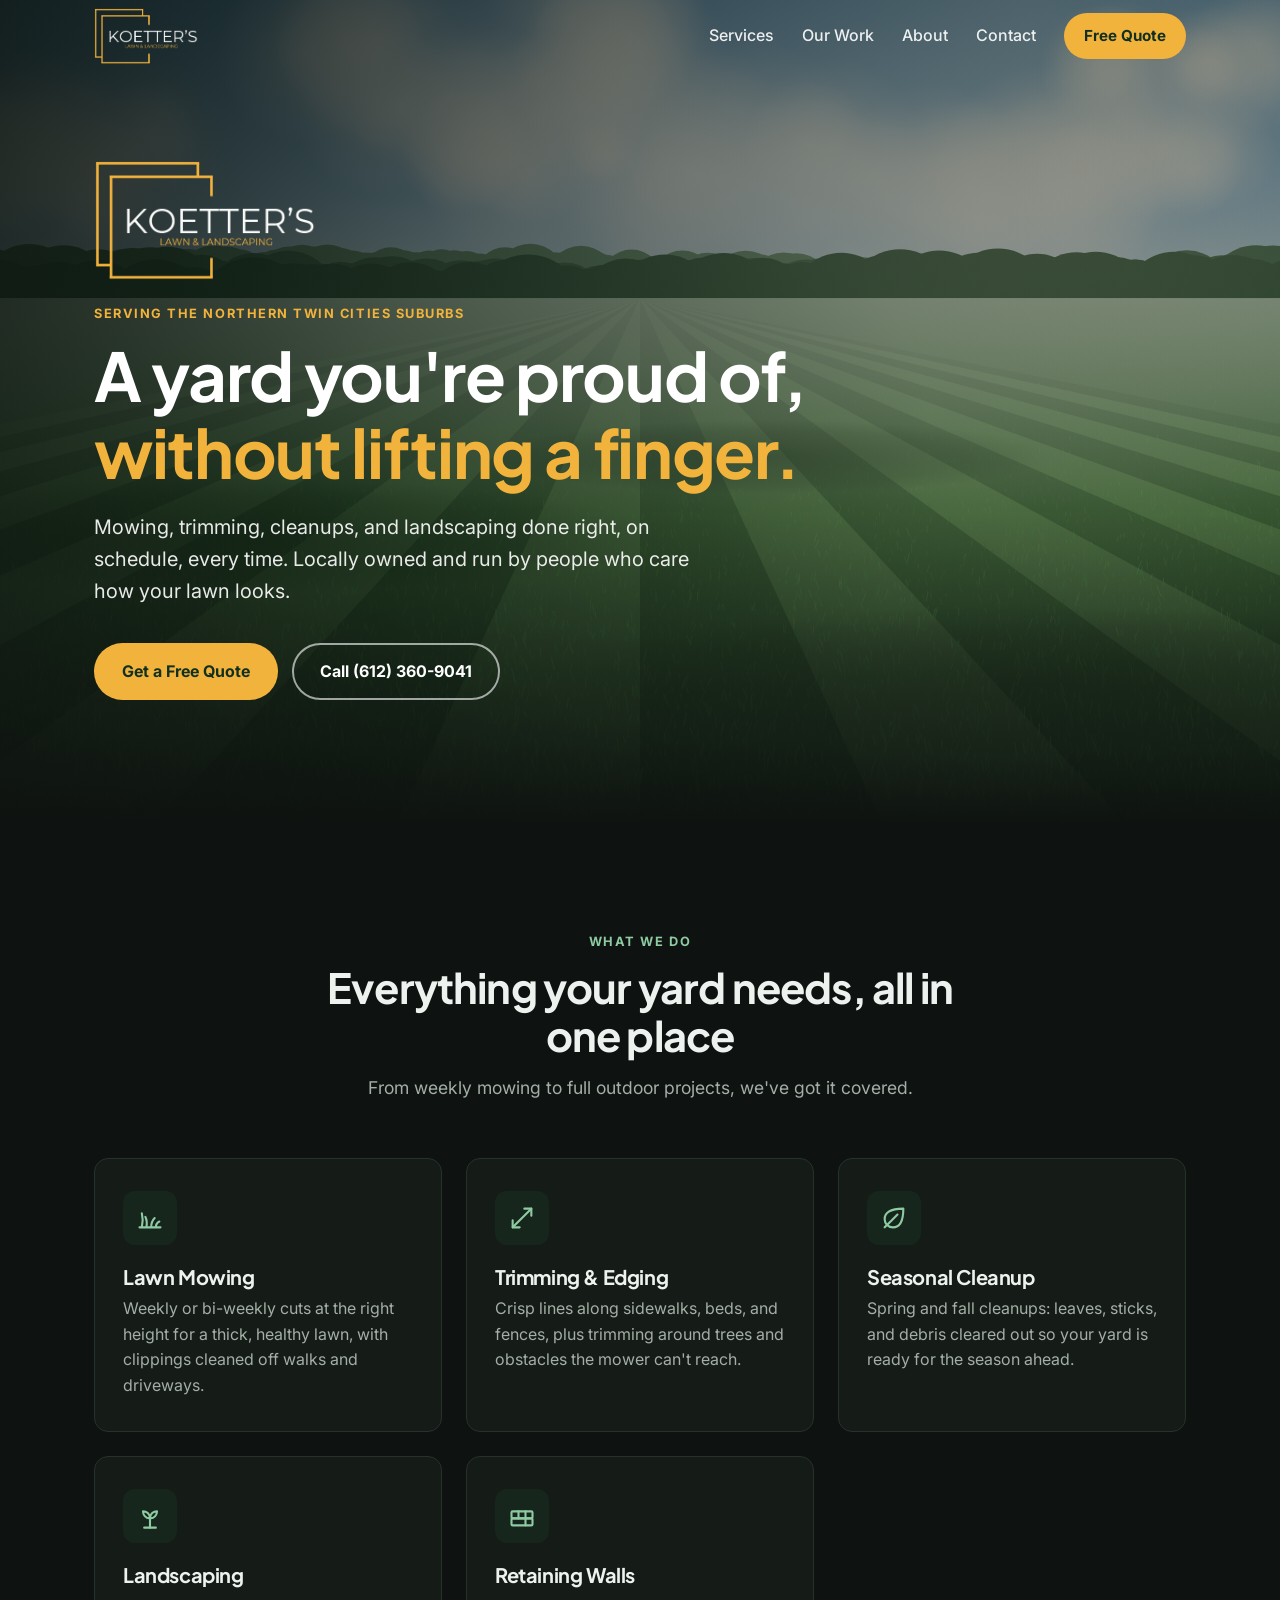
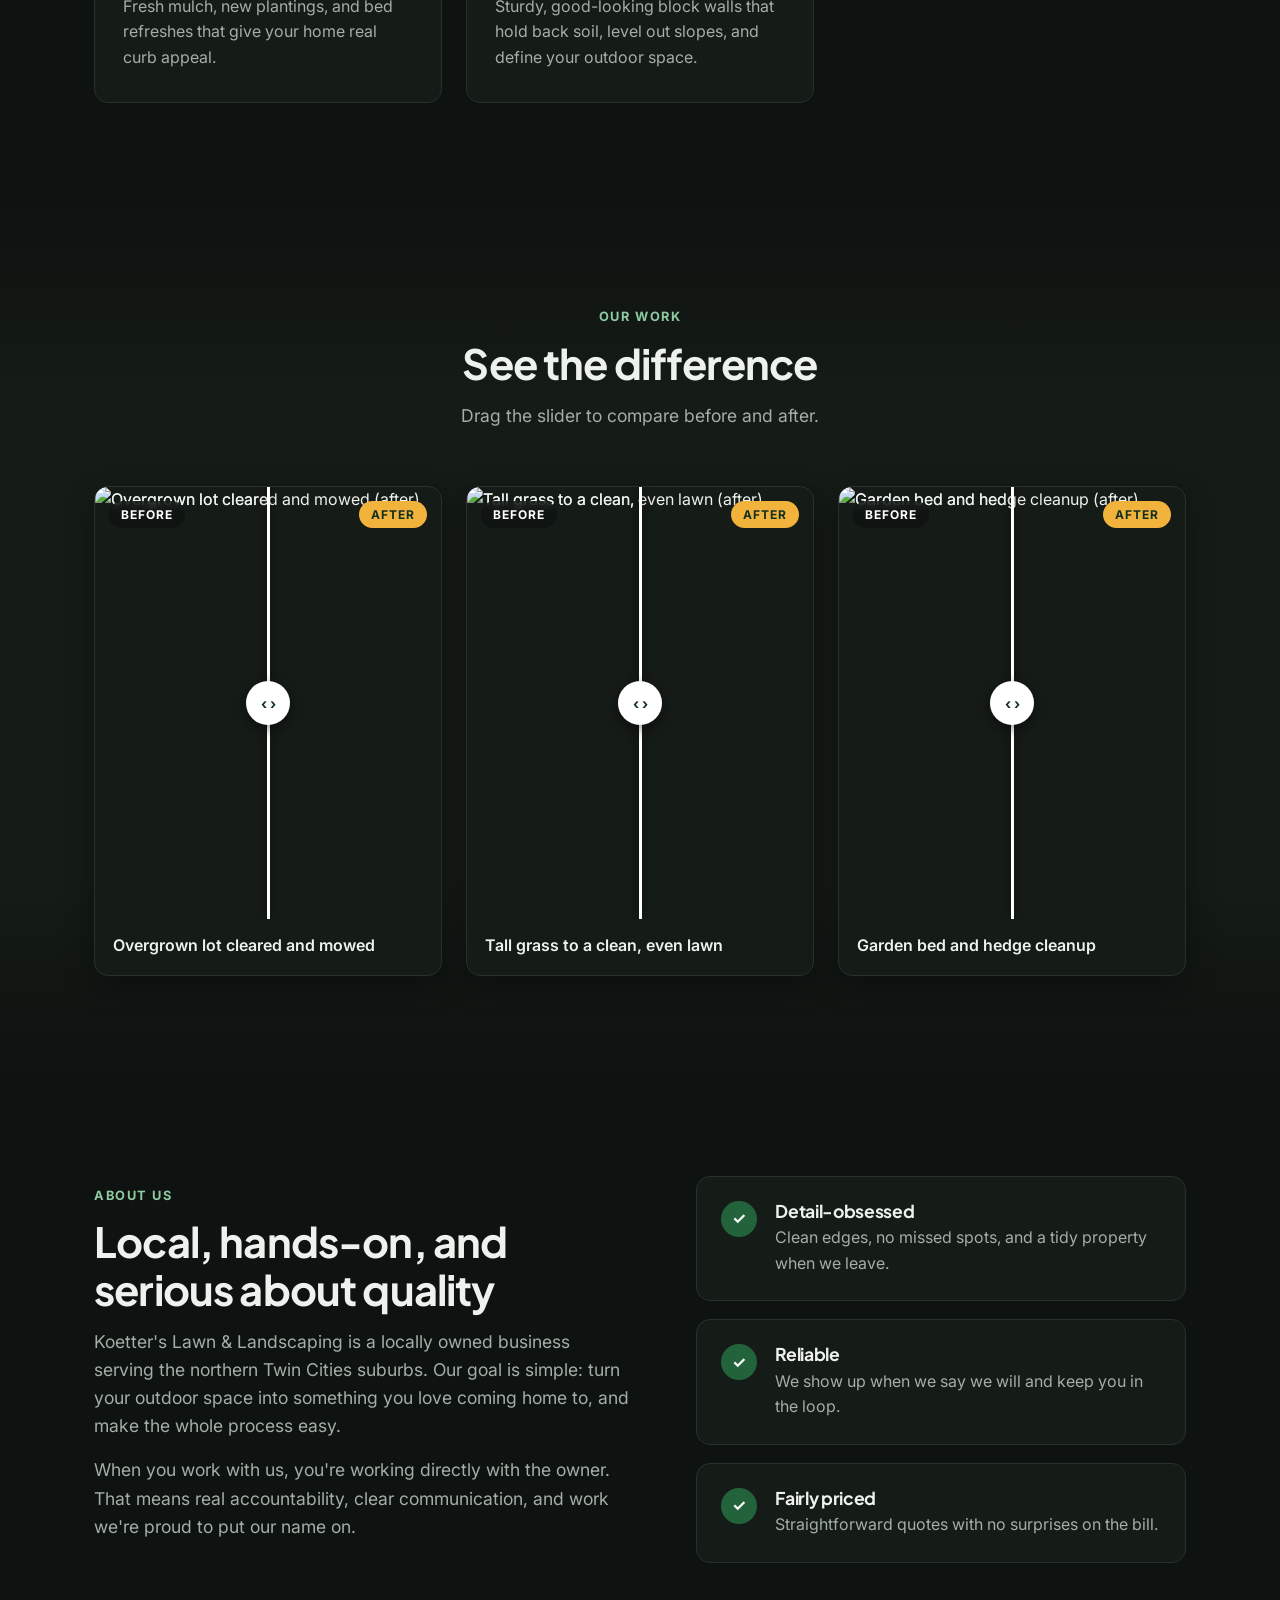
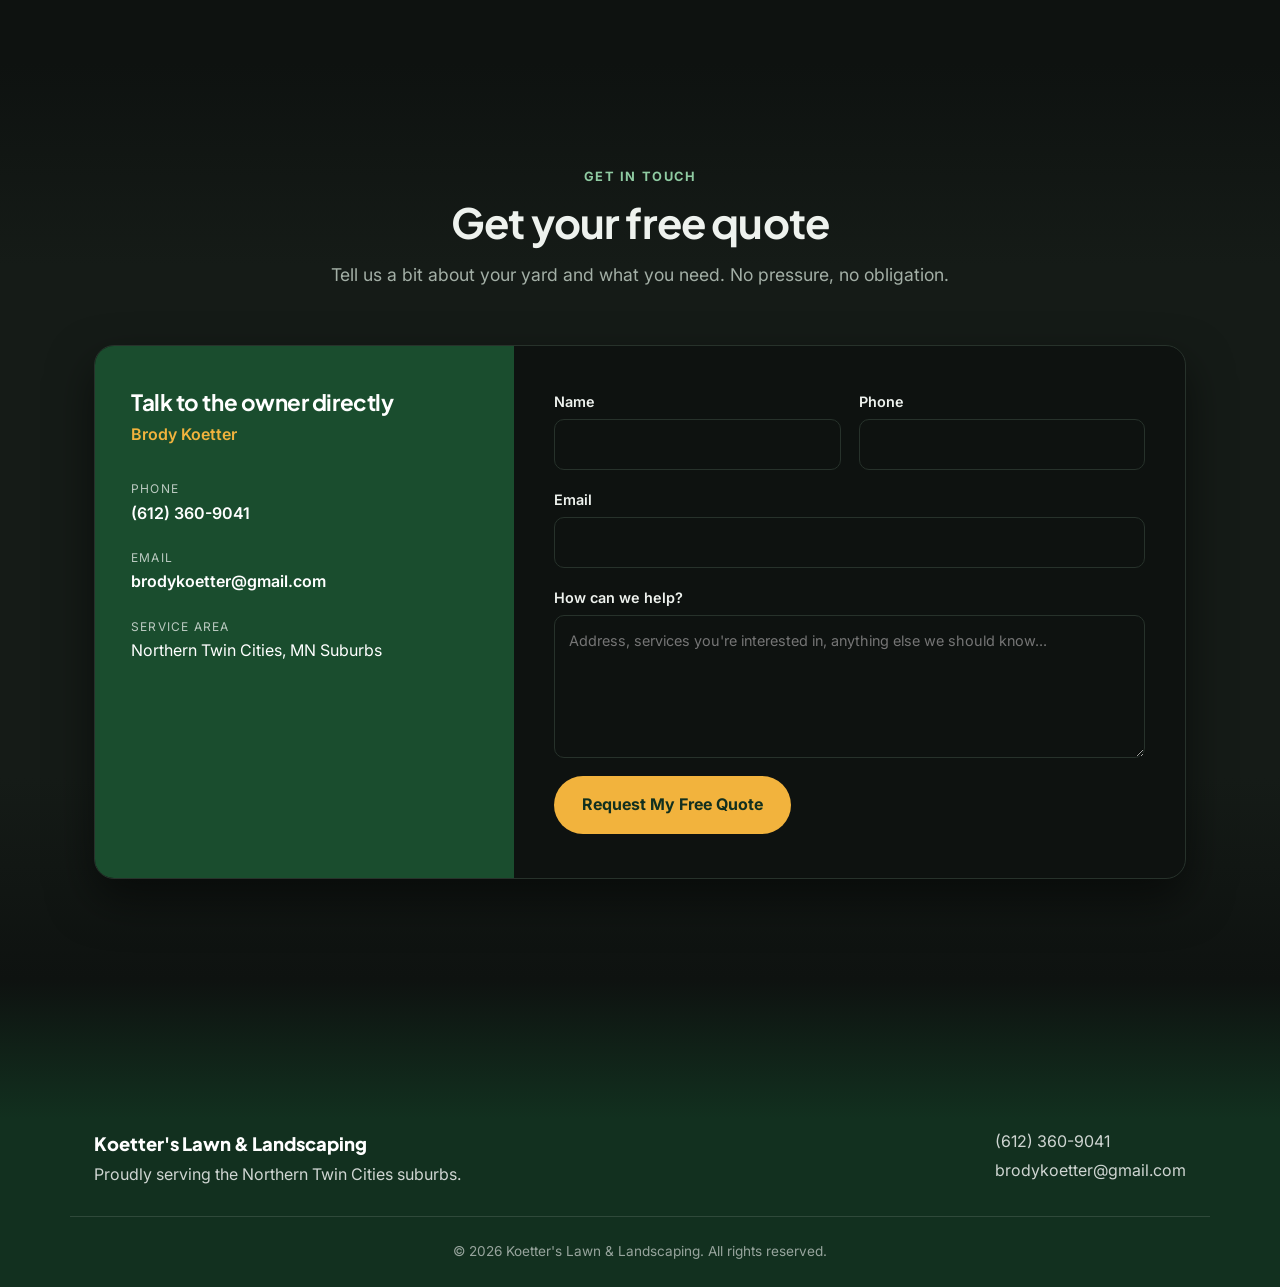
==== commit 25e8a29a: "Updates" ====
--- a/index.html
+++ b/index.html
@@ -1 +1 @@
-<!doctype html><html lang="en"><head><meta charset="utf-8"/><link rel="icon" href="/favicon.ico"/><meta name="viewport" content="width=device-width,initial-scale=1"/><meta name="theme-color" content="#12301f"/><meta name="description" content="Koetter's Lawn & Landscaping - lawn mowing, trimming, seasonal cleanup, landscaping, and retaining walls in the Northern Twin Cities suburbs. Free quotes."><meta property="og:title" content="Koetter's Lawn & Landscaping"><meta property="og:description" content="Locally owned lawn care and landscaping in the Northern Twin Cities suburbs. Get a free quote."><meta property="og:image" content="https://kllawn.com/images/lawn1.jpg"><meta property="og:url" content="https://kllawn.com"><link rel="preconnect" href="https://fonts.googleapis.com"><link rel="preconnect" href="https://fonts.gstatic.com" crossorigin><link href="https://fonts.googleapis.com/css2?family=Inter:wght@400;500;600;700&family=Plus+Jakarta+Sans:wght@500;700;800&display=swap" rel="stylesheet"><meta name="twitter:card" content="summary_large_image"><link rel="apple-touch-icon" href="/logo192.png"/><link rel="manifest" href="/manifest.json"/><title>Koetter's Lawn and Landscaping</title><script defer="defer" src="/static/js/main.2f61cf30.js"></script><link href="/static/css/main.cb239ed6.css" rel="stylesheet"></head><body><noscript>You need to enable JavaScript to run this app.</noscript><div id="root"></div></body></html>+<!doctype html><html lang="en"><head><meta charset="utf-8"/><link rel="icon" type="image/png" href="/favicon.png"/><meta name="viewport" content="width=device-width,initial-scale=1"/><meta name="theme-color" content="#12301f"/><meta name="description" content="Koetter's Lawn & Landscaping - lawn mowing, trimming, seasonal cleanup, landscaping, and retaining walls in the Northern Twin Cities suburbs. Free quotes."><meta property="og:title" content="Koetter's Lawn & Landscaping"><meta property="og:description" content="Locally owned lawn care and landscaping in the Northern Twin Cities suburbs. Get a free quote."><meta property="og:image" content="https://kllawn.com/images/lawn1.jpg"><meta property="og:url" content="https://kllawn.com"><link rel="preconnect" href="https://fonts.googleapis.com"><link rel="preconnect" href="https://fonts.gstatic.com" crossorigin><link href="https://fonts.googleapis.com/css2?family=Inter:wght@400;500;600;700&family=Plus+Jakarta+Sans:wght@500;700;800&display=swap" rel="stylesheet"><meta name="twitter:card" content="summary_large_image"><link rel="apple-touch-icon" href="/logo192.png"/><link rel="manifest" href="/manifest.json"/><title>Koetter's Lawn and Landscaping</title><script defer="defer" src="/static/js/main.73c162df.js"></script><link href="/static/css/main.45505e0d.css" rel="stylesheet"></head><body><noscript>You need to enable JavaScript to run this app.</noscript><div id="root"></div></body></html>
--- a/static/css/main.45505e0d.css
+++ b/static/css/main.45505e0d.css
@@ -0,0 +1,2 @@
+body{-moz-osx-font-smoothing:grayscale;font-family:-apple-system,BlinkMacSystemFont,Segoe UI,Roboto,Oxygen,Ubuntu,Cantarell,Fira Sans,Droid Sans,Helvetica Neue,sans-serif;margin:0}code{font-family:source-code-pro,Menlo,Monaco,Consolas,Courier New,monospace}[data-aos][data-aos][data-aos-duration="50"],body[data-aos-duration="50"] [data-aos]{transition-duration:50ms}[data-aos][data-aos][data-aos-delay="50"],body[data-aos-delay="50"] [data-aos]{transition-delay:0}[data-aos][data-aos][data-aos-delay="50"].aos-animate,body[data-aos-delay="50"] [data-aos].aos-animate{transition-delay:50ms}[data-aos][data-aos][data-aos-duration="100"],body[data-aos-duration="100"] [data-aos]{transition-duration:.1s}[data-aos][data-aos][data-aos-delay="100"],body[data-aos-delay="100"] [data-aos]{transition-delay:0}[data-aos][data-aos][data-aos-delay="100"].aos-animate,body[data-aos-delay="100"] [data-aos].aos-animate{transition-delay:.1s}[data-aos][data-aos][data-aos-duration="150"],body[data-aos-duration="150"] [data-aos]{transition-duration:.15s}[data-aos][data-aos][data-aos-delay="150"],body[data-aos-delay="150"] [data-aos]{transition-delay:0}[data-aos][data-aos][data-aos-delay="150"].aos-animate,body[data-aos-delay="150"] [data-aos].aos-animate{transition-delay:.15s}[data-aos][data-aos][data-aos-duration="200"],body[data-aos-duration="200"] [data-aos]{transition-duration:.2s}[data-aos][data-aos][data-aos-delay="200"],body[data-aos-delay="200"] [data-aos]{transition-delay:0}[data-aos][data-aos][data-aos-delay="200"].aos-animate,body[data-aos-delay="200"] [data-aos].aos-animate{transition-delay:.2s}[data-aos][data-aos][data-aos-duration="250"],body[data-aos-duration="250"] [data-aos]{transition-duration:.25s}[data-aos][data-aos][data-aos-delay="250"],body[data-aos-delay="250"] [data-aos]{transition-delay:0}[data-aos][data-aos][data-aos-delay="250"].aos-animate,body[data-aos-delay="250"] [data-aos].aos-animate{transition-delay:.25s}[data-aos][data-aos][data-aos-duration="300"],body[data-aos-duration="300"] [data-aos]{transition-duration:.3s}[data-aos][data-aos][data-aos-delay="300"],body[data-aos-delay="300"] [data-aos]{transition-delay:0}[data-aos][data-aos][data-aos-delay="300"].aos-animate,body[data-aos-delay="300"] [data-aos].aos-animate{transition-delay:.3s}[data-aos][data-aos][data-aos-duration="350"],body[data-aos-duration="350"] [data-aos]{transition-duration:.35s}[data-aos][data-aos][data-aos-delay="350"],body[data-aos-delay="350"] [data-aos]{transition-delay:0}[data-aos][data-aos][data-aos-delay="350"].aos-animate,body[data-aos-delay="350"] [data-aos].aos-animate{transition-delay:.35s}[data-aos][data-aos][data-aos-duration="400"],body[data-aos-duration="400"] [data-aos]{transition-duration:.4s}[data-aos][data-aos][data-aos-delay="400"],body[data-aos-delay="400"] [data-aos]{transition-delay:0}[data-aos][data-aos][data-aos-delay="400"].aos-animate,body[data-aos-delay="400"] [data-aos].aos-animate{transition-delay:.4s}[data-aos][data-aos][data-aos-duration="450"],body[data-aos-duration="450"] [data-aos]{transition-duration:.45s}[data-aos][data-aos][data-aos-delay="450"],body[data-aos-delay="450"] [data-aos]{transition-delay:0}[data-aos][data-aos][data-aos-delay="450"].aos-animate,body[data-aos-delay="450"] [data-aos].aos-animate{transition-delay:.45s}[data-aos][data-aos][data-aos-duration="500"],body[data-aos-duration="500"] [data-aos]{transition-duration:.5s}[data-aos][data-aos][data-aos-delay="500"],body[data-aos-delay="500"] [data-aos]{transition-delay:0}[data-aos][data-aos][data-aos-delay="500"].aos-animate,body[data-aos-delay="500"] [data-aos].aos-animate{transition-delay:.5s}[data-aos][data-aos][data-aos-duration="550"],body[data-aos-duration="550"] [data-aos]{transition-duration:.55s}[data-aos][data-aos][data-aos-delay="550"],body[data-aos-delay="550"] [data-aos]{transition-delay:0}[data-aos][data-aos][data-aos-delay="550"].aos-animate,body[data-aos-delay="550"] [data-aos].aos-animate{transition-delay:.55s}[data-aos][data-aos][data-aos-duration="600"],body[data-aos-duration="600"] [data-aos]{transition-duration:.6s}[data-aos][data-aos][data-aos-delay="600"],body[data-aos-delay="600"] [data-aos]{transition-delay:0}[data-aos][data-aos][data-aos-delay="600"].aos-animate,body[data-aos-delay="600"] [data-aos].aos-animate{transition-delay:.6s}[data-aos][data-aos][data-aos-duration="650"],body[data-aos-duration="650"] [data-aos]{transition-duration:.65s}[data-aos][data-aos][data-aos-delay="650"],body[data-aos-delay="650"] [data-aos]{transition-delay:0}[data-aos][data-aos][data-aos-delay="650"].aos-animate,body[data-aos-delay="650"] [data-aos].aos-animate{transition-delay:.65s}[data-aos][data-aos][data-aos-duration="700"],body[data-aos-duration="700"] [data-aos]{transition-duration:.7s}[data-aos][data-aos][data-aos-delay="700"],body[data-aos-delay="700"] [data-aos]{transition-delay:0}[data-aos][data-aos][data-aos-delay="700"].aos-animate,body[data-aos-delay="700"] [data-aos].aos-animate{transition-delay:.7s}[data-aos][data-aos][data-aos-duration="750"],body[data-aos-duration="750"] [data-aos]{transition-duration:.75s}[data-aos][data-aos][data-aos-delay="750"],body[data-aos-delay="750"] [data-aos]{transition-delay:0}[data-aos][data-aos][data-aos-delay="750"].aos-animate,body[data-aos-delay="750"] [data-aos].aos-animate{transition-delay:.75s}[data-aos][data-aos][data-aos-duration="800"],body[data-aos-duration="800"] [data-aos]{transition-duration:.8s}[data-aos][data-aos][data-aos-delay="800"],body[data-aos-delay="800"] [data-aos]{transition-delay:0}[data-aos][data-aos][data-aos-delay="800"].aos-animate,body[data-aos-delay="800"] [data-aos].aos-animate{transition-delay:.8s}[data-aos][data-aos][data-aos-duration="850"],body[data-aos-duration="850"] [data-aos]{transition-duration:.85s}[data-aos][data-aos][data-aos-delay="850"],body[data-aos-delay="850"] [data-aos]{transition-delay:0}[data-aos][data-aos][data-aos-delay="850"].aos-animate,body[data-aos-delay="850"] [data-aos].aos-animate{transition-delay:.85s}[data-aos][data-aos][data-aos-duration="900"],body[data-aos-duration="900"] [data-aos]{transition-duration:.9s}[data-aos][data-aos][data-aos-delay="900"],body[data-aos-delay="900"] [data-aos]{transition-delay:0}[data-aos][data-aos][data-aos-delay="900"].aos-animate,body[data-aos-delay="900"] [data-aos].aos-animate{transition-delay:.9s}[data-aos][data-aos][data-aos-duration="950"],body[data-aos-duration="950"] [data-aos]{transition-duration:.95s}[data-aos][data-aos][data-aos-delay="950"],body[data-aos-delay="950"] [data-aos]{transition-delay:0}[data-aos][data-aos][data-aos-delay="950"].aos-animate,body[data-aos-delay="950"] [data-aos].aos-animate{transition-delay:.95s}[data-aos][data-aos][data-aos-duration="1000"],body[data-aos-duration="1000"] [data-aos]{transition-duration:1s}[data-aos][data-aos][data-aos-delay="1000"],body[data-aos-delay="1000"] [data-aos]{transition-delay:0}[data-aos][data-aos][data-aos-delay="1000"].aos-animate,body[data-aos-delay="1000"] [data-aos].aos-animate{transition-delay:1s}[data-aos][data-aos][data-aos-duration="1050"],body[data-aos-duration="1050"] [data-aos]{transition-duration:1.05s}[data-aos][data-aos][data-aos-delay="1050"],body[data-aos-delay="1050"] [data-aos]{transition-delay:0}[data-aos][data-aos][data-aos-delay="1050"].aos-animate,body[data-aos-delay="1050"] [data-aos].aos-animate{transition-delay:1.05s}[data-aos][data-aos][data-aos-duration="1100"],body[data-aos-duration="1100"] [data-aos]{transition-duration:1.1s}[data-aos][data-aos][data-aos-delay="1100"],body[data-aos-delay="1100"] [data-aos]{transition-delay:0}[data-aos][data-aos][data-aos-delay="1100"].aos-animate,body[data-aos-delay="1100"] [data-aos].aos-animate{transition-delay:1.1s}[data-aos][data-aos][data-aos-duration="1150"],body[data-aos-duration="1150"] [data-aos]{transition-duration:1.15s}[data-aos][data-aos][data-aos-delay="1150"],body[data-aos-delay="1150"] [data-aos]{transition-delay:0}[data-aos][data-aos][data-aos-delay="1150"].aos-animate,body[data-aos-delay="1150"] [data-aos].aos-animate{transition-delay:1.15s}[data-aos][data-aos][data-aos-duration="1200"],body[data-aos-duration="1200"] [data-aos]{transition-duration:1.2s}[data-aos][data-aos][data-aos-delay="1200"],body[data-aos-delay="1200"] [data-aos]{transition-delay:0}[data-aos][data-aos][data-aos-delay="1200"].aos-animate,body[data-aos-delay="1200"] [data-aos].aos-animate{transition-delay:1.2s}[data-aos][data-aos][data-aos-duration="1250"],body[data-aos-duration="1250"] [data-aos]{transition-duration:1.25s}[data-aos][data-aos][data-aos-delay="1250"],body[data-aos-delay="1250"] [data-aos]{transition-delay:0}[data-aos][data-aos][data-aos-delay="1250"].aos-animate,body[data-aos-delay="1250"] [data-aos].aos-animate{transition-delay:1.25s}[data-aos][data-aos][data-aos-duration="1300"],body[data-aos-duration="1300"] [data-aos]{transition-duration:1.3s}[data-aos][data-aos][data-aos-delay="1300"],body[data-aos-delay="1300"] [data-aos]{transition-delay:0}[data-aos][data-aos][data-aos-delay="1300"].aos-animate,body[data-aos-delay="1300"] [data-aos].aos-animate{transition-delay:1.3s}[data-aos][data-aos][data-aos-duration="1350"],body[data-aos-duration="1350"] [data-aos]{transition-duration:1.35s}[data-aos][data-aos][data-aos-delay="1350"],body[data-aos-delay="1350"] [data-aos]{transition-delay:0}[data-aos][data-aos][data-aos-delay="1350"].aos-animate,body[data-aos-delay="1350"] [data-aos].aos-animate{transition-delay:1.35s}[data-aos][data-aos][data-aos-duration="1400"],body[data-aos-duration="1400"] [data-aos]{transition-duration:1.4s}[data-aos][data-aos][data-aos-delay="1400"],body[data-aos-delay="1400"] [data-aos]{transition-delay:0}[data-aos][data-aos][data-aos-delay="1400"].aos-animate,body[data-aos-delay="1400"] [data-aos].aos-animate{transition-delay:1.4s}[data-aos][data-aos][data-aos-duration="1450"],body[data-aos-duration="1450"] [data-aos]{transition-duration:1.45s}[data-aos][data-aos][data-aos-delay="1450"],body[data-aos-delay="1450"] [data-aos]{transition-delay:0}[data-aos][data-aos][data-aos-delay="1450"].aos-animate,body[data-aos-delay="1450"] [data-aos].aos-animate{transition-delay:1.45s}[data-aos][data-aos][data-aos-duration="1500"],body[data-aos-duration="1500"] [data-aos]{transition-duration:1.5s}[data-aos][data-aos][data-aos-delay="1500"],body[data-aos-delay="1500"] [data-aos]{transition-delay:0}[data-aos][data-aos][data-aos-delay="1500"].aos-animate,body[data-aos-delay="1500"] [data-aos].aos-animate{transition-delay:1.5s}[data-aos][data-aos][data-aos-duration="1550"],body[data-aos-duration="1550"] [data-aos]{transition-duration:1.55s}[data-aos][data-aos][data-aos-delay="1550"],body[data-aos-delay="1550"] [data-aos]{transition-delay:0}[data-aos][data-aos][data-aos-delay="1550"].aos-animate,body[data-aos-delay="1550"] [data-aos].aos-animate{transition-delay:1.55s}[data-aos][data-aos][data-aos-duration="1600"],body[data-aos-duration="1600"] [data-aos]{transition-duration:1.6s}[data-aos][data-aos][data-aos-delay="1600"],body[data-aos-delay="1600"] [data-aos]{transition-delay:0}[data-aos][data-aos][data-aos-delay="1600"].aos-animate,body[data-aos-delay="1600"] [data-aos].aos-animate{transition-delay:1.6s}[data-aos][data-aos][data-aos-duration="1650"],body[data-aos-duration="1650"] [data-aos]{transition-duration:1.65s}[data-aos][data-aos][data-aos-delay="1650"],body[data-aos-delay="1650"] [data-aos]{transition-delay:0}[data-aos][data-aos][data-aos-delay="1650"].aos-animate,body[data-aos-delay="1650"] [data-aos].aos-animate{transition-delay:1.65s}[data-aos][data-aos][data-aos-duration="1700"],body[data-aos-duration="1700"] [data-aos]{transition-duration:1.7s}[data-aos][data-aos][data-aos-delay="1700"],body[data-aos-delay="1700"] [data-aos]{transition-delay:0}[data-aos][data-aos][data-aos-delay="1700"].aos-animate,body[data-aos-delay="1700"] [data-aos].aos-animate{transition-delay:1.7s}[data-aos][data-aos][data-aos-duration="1750"],body[data-aos-duration="1750"] [data-aos]{transition-duration:1.75s}[data-aos][data-aos][data-aos-delay="1750"],body[data-aos-delay="1750"] [data-aos]{transition-delay:0}[data-aos][data-aos][data-aos-delay="1750"].aos-animate,body[data-aos-delay="1750"] [data-aos].aos-animate{transition-delay:1.75s}[data-aos][data-aos][data-aos-duration="1800"],body[data-aos-duration="1800"] [data-aos]{transition-duration:1.8s}[data-aos][data-aos][data-aos-delay="1800"],body[data-aos-delay="1800"] [data-aos]{transition-delay:0}[data-aos][data-aos][data-aos-delay="1800"].aos-animate,body[data-aos-delay="1800"] [data-aos].aos-animate{transition-delay:1.8s}[data-aos][data-aos][data-aos-duration="1850"],body[data-aos-duration="1850"] [data-aos]{transition-duration:1.85s}[data-aos][data-aos][data-aos-delay="1850"],body[data-aos-delay="1850"] [data-aos]{transition-delay:0}[data-aos][data-aos][data-aos-delay="1850"].aos-animate,body[data-aos-delay="1850"] [data-aos].aos-animate{transition-delay:1.85s}[data-aos][data-aos][data-aos-duration="1900"],body[data-aos-duration="1900"] [data-aos]{transition-duration:1.9s}[data-aos][data-aos][data-aos-delay="1900"],body[data-aos-delay="1900"] [data-aos]{transition-delay:0}[data-aos][data-aos][data-aos-delay="1900"].aos-animate,body[data-aos-delay="1900"] [data-aos].aos-animate{transition-delay:1.9s}[data-aos][data-aos][data-aos-duration="1950"],body[data-aos-duration="1950"] [data-aos]{transition-duration:1.95s}[data-aos][data-aos][data-aos-delay="1950"],body[data-aos-delay="1950"] [data-aos]{transition-delay:0}[data-aos][data-aos][data-aos-delay="1950"].aos-animate,body[data-aos-delay="1950"] [data-aos].aos-animate{transition-delay:1.95s}[data-aos][data-aos][data-aos-duration="2000"],body[data-aos-duration="2000"] [data-aos]{transition-duration:2s}[data-aos][data-aos][data-aos-delay="2000"],body[data-aos-delay="2000"] [data-aos]{transition-delay:0}[data-aos][data-aos][data-aos-delay="2000"].aos-animate,body[data-aos-delay="2000"] [data-aos].aos-animate{transition-delay:2s}[data-aos][data-aos][data-aos-duration="2050"],body[data-aos-duration="2050"] [data-aos]{transition-duration:2.05s}[data-aos][data-aos][data-aos-delay="2050"],body[data-aos-delay="2050"] [data-aos]{transition-delay:0}[data-aos][data-aos][data-aos-delay="2050"].aos-animate,body[data-aos-delay="2050"] [data-aos].aos-animate{transition-delay:2.05s}[data-aos][data-aos][data-aos-duration="2100"],body[data-aos-duration="2100"] [data-aos]{transition-duration:2.1s}[data-aos][data-aos][data-aos-delay="2100"],body[data-aos-delay="2100"] [data-aos]{transition-delay:0}[data-aos][data-aos][data-aos-delay="2100"].aos-animate,body[data-aos-delay="2100"] [data-aos].aos-animate{transition-delay:2.1s}[data-aos][data-aos][data-aos-duration="2150"],body[data-aos-duration="2150"] [data-aos]{transition-duration:2.15s}[data-aos][data-aos][data-aos-delay="2150"],body[data-aos-delay="2150"] [data-aos]{transition-delay:0}[data-aos][data-aos][data-aos-delay="2150"].aos-animate,body[data-aos-delay="2150"] [data-aos].aos-animate{transition-delay:2.15s}[data-aos][data-aos][data-aos-duration="2200"],body[data-aos-duration="2200"] [data-aos]{transition-duration:2.2s}[data-aos][data-aos][data-aos-delay="2200"],body[data-aos-delay="2200"] [data-aos]{transition-delay:0}[data-aos][data-aos][data-aos-delay="2200"].aos-animate,body[data-aos-delay="2200"] [data-aos].aos-animate{transition-delay:2.2s}[data-aos][data-aos][data-aos-duration="2250"],body[data-aos-duration="2250"] [data-aos]{transition-duration:2.25s}[data-aos][data-aos][data-aos-delay="2250"],body[data-aos-delay="2250"] [data-aos]{transition-delay:0}[data-aos][data-aos][data-aos-delay="2250"].aos-animate,body[data-aos-delay="2250"] [data-aos].aos-animate{transition-delay:2.25s}[data-aos][data-aos][data-aos-duration="2300"],body[data-aos-duration="2300"] [data-aos]{transition-duration:2.3s}[data-aos][data-aos][data-aos-delay="2300"],body[data-aos-delay="2300"] [data-aos]{transition-delay:0}[data-aos][data-aos][data-aos-delay="2300"].aos-animate,body[data-aos-delay="2300"] [data-aos].aos-animate{transition-delay:2.3s}[data-aos][data-aos][data-aos-duration="2350"],body[data-aos-duration="2350"] [data-aos]{transition-duration:2.35s}[data-aos][data-aos][data-aos-delay="2350"],body[data-aos-delay="2350"] [data-aos]{transition-delay:0}[data-aos][data-aos][data-aos-delay="2350"].aos-animate,body[data-aos-delay="2350"] [data-aos].aos-animate{transition-delay:2.35s}[data-aos][data-aos][data-aos-duration="2400"],body[data-aos-duration="2400"] [data-aos]{transition-duration:2.4s}[data-aos][data-aos][data-aos-delay="2400"],body[data-aos-delay="2400"] [data-aos]{transition-delay:0}[data-aos][data-aos][data-aos-delay="2400"].aos-animate,body[data-aos-delay="2400"] [data-aos].aos-animate{transition-delay:2.4s}[data-aos][data-aos][data-aos-duration="2450"],body[data-aos-duration="2450"] [data-aos]{transition-duration:2.45s}[data-aos][data-aos][data-aos-delay="2450"],body[data-aos-delay="2450"] [data-aos]{transition-delay:0}[data-aos][data-aos][data-aos-delay="2450"].aos-animate,body[data-aos-delay="2450"] [data-aos].aos-animate{transition-delay:2.45s}[data-aos][data-aos][data-aos-duration="2500"],body[data-aos-duration="2500"] [data-aos]{transition-duration:2.5s}[data-aos][data-aos][data-aos-delay="2500"],body[data-aos-delay="2500"] [data-aos]{transition-delay:0}[data-aos][data-aos][data-aos-delay="2500"].aos-animate,body[data-aos-delay="2500"] [data-aos].aos-animate{transition-delay:2.5s}[data-aos][data-aos][data-aos-duration="2550"],body[data-aos-duration="2550"] [data-aos]{transition-duration:2.55s}[data-aos][data-aos][data-aos-delay="2550"],body[data-aos-delay="2550"] [data-aos]{transition-delay:0}[data-aos][data-aos][data-aos-delay="2550"].aos-animate,body[data-aos-delay="2550"] [data-aos].aos-animate{transition-delay:2.55s}[data-aos][data-aos][data-aos-duration="2600"],body[data-aos-duration="2600"] [data-aos]{transition-duration:2.6s}[data-aos][data-aos][data-aos-delay="2600"],body[data-aos-delay="2600"] [data-aos]{transition-delay:0}[data-aos][data-aos][data-aos-delay="2600"].aos-animate,body[data-aos-delay="2600"] [data-aos].aos-animate{transition-delay:2.6s}[data-aos][data-aos][data-aos-duration="2650"],body[data-aos-duration="2650"] [data-aos]{transition-duration:2.65s}[data-aos][data-aos][data-aos-delay="2650"],body[data-aos-delay="2650"] [data-aos]{transition-delay:0}[data-aos][data-aos][data-aos-delay="2650"].aos-animate,body[data-aos-delay="2650"] [data-aos].aos-animate{transition-delay:2.65s}[data-aos][data-aos][data-aos-duration="2700"],body[data-aos-duration="2700"] [data-aos]{transition-duration:2.7s}[data-aos][data-aos][data-aos-delay="2700"],body[data-aos-delay="2700"] [data-aos]{transition-delay:0}[data-aos][data-aos][data-aos-delay="2700"].aos-animate,body[data-aos-delay="2700"] [data-aos].aos-animate{transition-delay:2.7s}[data-aos][data-aos][data-aos-duration="2750"],body[data-aos-duration="2750"] [data-aos]{transition-duration:2.75s}[data-aos][data-aos][data-aos-delay="2750"],body[data-aos-delay="2750"] [data-aos]{transition-delay:0}[data-aos][data-aos][data-aos-delay="2750"].aos-animate,body[data-aos-delay="2750"] [data-aos].aos-animate{transition-delay:2.75s}[data-aos][data-aos][data-aos-duration="2800"],body[data-aos-duration="2800"] [data-aos]{transition-duration:2.8s}[data-aos][data-aos][data-aos-delay="2800"],body[data-aos-delay="2800"] [data-aos]{transition-delay:0}[data-aos][data-aos][data-aos-delay="2800"].aos-animate,body[data-aos-delay="2800"] [data-aos].aos-animate{transition-delay:2.8s}[data-aos][data-aos][data-aos-duration="2850"],body[data-aos-duration="2850"] [data-aos]{transition-duration:2.85s}[data-aos][data-aos][data-aos-delay="2850"],body[data-aos-delay="2850"] [data-aos]{transition-delay:0}[data-aos][data-aos][data-aos-delay="2850"].aos-animate,body[data-aos-delay="2850"] [data-aos].aos-animate{transition-delay:2.85s}[data-aos][data-aos][data-aos-duration="2900"],body[data-aos-duration="2900"] [data-aos]{transition-duration:2.9s}[data-aos][data-aos][data-aos-delay="2900"],body[data-aos-delay="2900"] [data-aos]{transition-delay:0}[data-aos][data-aos][data-aos-delay="2900"].aos-animate,body[data-aos-delay="2900"] [data-aos].aos-animate{transition-delay:2.9s}[data-aos][data-aos][data-aos-duration="2950"],body[data-aos-duration="2950"] [data-aos]{transition-duration:2.95s}[data-aos][data-aos][data-aos-delay="2950"],body[data-aos-delay="2950"] [data-aos]{transition-delay:0}[data-aos][data-aos][data-aos-delay="2950"].aos-animate,body[data-aos-delay="2950"] [data-aos].aos-animate{transition-delay:2.95s}[data-aos][data-aos][data-aos-duration="3000"],body[data-aos-duration="3000"] [data-aos]{transition-duration:3s}[data-aos][data-aos][data-aos-delay="3000"],body[data-aos-delay="3000"] [data-aos]{transition-delay:0}[data-aos][data-aos][data-aos-delay="3000"].aos-animate,body[data-aos-delay="3000"] [data-aos].aos-animate{transition-delay:3s}[data-aos][data-aos][data-aos-easing=linear],body[data-aos-easing=linear] [data-aos]{transition-timing-function:cubic-bezier(.25,.25,.75,.75)}[data-aos][data-aos][data-aos-easing=ease],body[data-aos-easing=ease] [data-aos]{transition-timing-function:ease}[data-aos][data-aos][data-aos-easing=ease-in],body[data-aos-easing=ease-in] [data-aos]{transition-timing-function:ease-in}[data-aos][data-aos][data-aos-easing=ease-out],body[data-aos-easing=ease-out] [data-aos]{transition-timing-function:ease-out}[data-aos][data-aos][data-aos-easing=ease-in-out],body[data-aos-easing=ease-in-out] [data-aos]{transition-timing-function:ease-in-out}[data-aos][data-aos][data-aos-easing=ease-in-back],body[data-aos-easing=ease-in-back] [data-aos]{transition-timing-function:cubic-bezier(.6,-.28,.735,.045)}[data-aos][data-aos][data-aos-easing=ease-out-back],body[data-aos-easing=ease-out-back] [data-aos]{transition-timing-function:cubic-bezier(.175,.885,.32,1.275)}[data-aos][data-aos][data-aos-easing=ease-in-out-back],body[data-aos-easing=ease-in-out-back] [data-aos]{transition-timing-function:cubic-bezier(.68,-.55,.265,1.55)}[data-aos][data-aos][data-aos-easing=ease-in-sine],body[data-aos-easing=ease-in-sine] [data-aos]{transition-timing-function:cubic-bezier(.47,0,.745,.715)}[data-aos][data-aos][data-aos-easing=ease-out-sine],body[data-aos-easing=ease-out-sine] [data-aos]{transition-timing-function:cubic-bezier(.39,.575,.565,1)}[data-aos][data-aos][data-aos-easing=ease-in-out-sine],body[data-aos-easing=ease-in-out-sine] [data-aos]{transition-timing-function:cubic-bezier(.445,.05,.55,.95)}[data-aos][data-aos][data-aos-easing=ease-in-quad],body[data-aos-easing=ease-in-quad] [data-aos]{transition-timing-function:cubic-bezier(.55,.085,.68,.53)}[data-aos][data-aos][data-aos-easing=ease-out-quad],body[data-aos-easing=ease-out-quad] [data-aos]{transition-timing-function:cubic-bezier(.25,.46,.45,.94)}[data-aos][data-aos][data-aos-easing=ease-in-out-quad],body[data-aos-easing=ease-in-out-quad] [data-aos]{transition-timing-function:cubic-bezier(.455,.03,.515,.955)}[data-aos][data-aos][data-aos-easing=ease-in-cubic],body[data-aos-easing=ease-in-cubic] [data-aos]{transition-timing-function:cubic-bezier(.55,.085,.68,.53)}[data-aos][data-aos][data-aos-easing=ease-out-cubic],body[data-aos-easing=ease-out-cubic] [data-aos]{transition-timing-function:cubic-bezier(.25,.46,.45,.94)}[data-aos][data-aos][data-aos-easing=ease-in-out-cubic],body[data-aos-easing=ease-in-out-cubic] [data-aos]{transition-timing-function:cubic-bezier(.455,.03,.515,.955)}[data-aos][data-aos][data-aos-easing=ease-in-quart],body[data-aos-easing=ease-in-quart] [data-aos]{transition-timing-function:cubic-bezier(.55,.085,.68,.53)}[data-aos][data-aos][data-aos-easing=ease-out-quart],body[data-aos-easing=ease-out-quart] [data-aos]{transition-timing-function:cubic-bezier(.25,.46,.45,.94)}[data-aos][data-aos][data-aos-easing=ease-in-out-quart],body[data-aos-easing=ease-in-out-quart] [data-aos]{transition-timing-function:cubic-bezier(.455,.03,.515,.955)}[data-aos^=fade][data-aos^=fade]{opacity:0;transition-property:opacity,transform}[data-aos^=fade][data-aos^=fade].aos-animate{opacity:1;transform:translateZ(0)}[data-aos=fade-up]{transform:translate3d(0,100px,0)}[data-aos=fade-down]{transform:translate3d(0,-100px,0)}[data-aos=fade-right]{transform:translate3d(-100px,0,0)}[data-aos=fade-left]{transform:translate3d(100px,0,0)}[data-aos=fade-up-right]{transform:translate3d(-100px,100px,0)}[data-aos=fade-up-left]{transform:translate3d(100px,100px,0)}[data-aos=fade-down-right]{transform:translate3d(-100px,-100px,0)}[data-aos=fade-down-left]{transform:translate3d(100px,-100px,0)}[data-aos^=zoom][data-aos^=zoom]{opacity:0;transition-property:opacity,transform}[data-aos^=zoom][data-aos^=zoom].aos-animate{opacity:1;transform:translateZ(0) scale(1)}[data-aos=zoom-in]{transform:scale(.6)}[data-aos=zoom-in-up]{transform:translate3d(0,100px,0) scale(.6)}[data-aos=zoom-in-down]{transform:translate3d(0,-100px,0) scale(.6)}[data-aos=zoom-in-right]{transform:translate3d(-100px,0,0) scale(.6)}[data-aos=zoom-in-left]{transform:translate3d(100px,0,0) scale(.6)}[data-aos=zoom-out]{transform:scale(1.2)}[data-aos=zoom-out-up]{transform:translate3d(0,100px,0) scale(1.2)}[data-aos=zoom-out-down]{transform:translate3d(0,-100px,0) scale(1.2)}[data-aos=zoom-out-right]{transform:translate3d(-100px,0,0) scale(1.2)}[data-aos=zoom-out-left]{transform:translate3d(100px,0,0) scale(1.2)}[data-aos^=slide][data-aos^=slide]{transition-property:transform}[data-aos^=slide][data-aos^=slide].aos-animate{transform:translateZ(0)}[data-aos=slide-up]{transform:translate3d(0,100%,0)}[data-aos=slide-down]{transform:translate3d(0,-100%,0)}[data-aos=slide-right]{transform:translate3d(-100%,0,0)}[data-aos=slide-left]{transform:translate3d(100%,0,0)}[data-aos^=flip][data-aos^=flip]{backface-visibility:hidden;transition-property:transform}[data-aos=flip-left]{transform:perspective(2500px) rotateY(-100deg)}[data-aos=flip-left].aos-animate{transform:perspective(2500px) rotateY(0)}[data-aos=flip-right]{transform:perspective(2500px) rotateY(100deg)}[data-aos=flip-right].aos-animate{transform:perspective(2500px) rotateY(0)}[data-aos=flip-up]{transform:perspective(2500px) rotateX(-100deg)}[data-aos=flip-up].aos-animate{transform:perspective(2500px) rotateX(0)}[data-aos=flip-down]{transform:perspective(2500px) rotateX(100deg)}[data-aos=flip-down].aos-animate{transform:perspective(2500px) rotateX(0)}:root{--green-900:#12301f;--green-800:#1a4d2e;--green-700:#22633b;--green-600:#2e7d46;--green-100:#17261d;--green-300:#8fcba2;--accent:#f2b33d;--accent-dark:#d99a22;--ink:#eef2ee;--muted:#a3afa6;--line:#27322b;--bg:#0e1210;--bg-alt:#151b17;--radius:14px;--shadow:0 10px 30px #00000059;--shadow-lg:0 20px 45px #00000080;--nav-height:72px;color-scheme:dark}*,:after,:before{box-sizing:border-box;margin:0;padding:0}html{scroll-behavior:smooth;scroll-padding-top:72px;scroll-padding-top:var(--nav-height)}body{-webkit-font-smoothing:antialiased;background:#0e1210;background:var(--bg);color:#eef2ee;color:var(--ink);font-family:Inter,-apple-system,BlinkMacSystemFont,Segoe UI,Roboto,sans-serif;line-height:1.6}h1,h2,h3{font-family:Plus Jakarta Sans,Inter,sans-serif;letter-spacing:-.02em;line-height:1.15}a{color:inherit}img{display:block;max-width:100%}.container{margin:0 auto;max-width:1140px;padding:0 24px;width:100%}.eyebrow{color:#8fcba2;color:var(--green-300);display:inline-block;font-size:.8rem;font-weight:700;letter-spacing:.12em;margin-bottom:12px;text-transform:uppercase}.btn{align-items:center;border:2px solid #0000;border-radius:999px;cursor:pointer;display:inline-flex;font:inherit;font-weight:700;gap:8px;justify-content:center;padding:14px 26px;text-decoration:none;transition:background .2s,color .2s,border-color .2s,transform .2s}.btn:hover{transform:translateY(-2px)}.btn-primary{background:#f2b33d;background:var(--accent);color:#12301f;color:var(--green-900)}.btn-primary:hover{background:#d99a22;background:var(--accent-dark)}.btn-primary:disabled{cursor:wait;opacity:.7;transform:none}.btn-ghost{border-color:#fff9;color:#fff}.btn-ghost:hover{background:#ffffff1f;border-color:#fff}.btn-sm{font-size:.95rem;padding:9px 18px}.navbar{align-items:center;color:#fff;display:flex;height:72px;height:var(--nav-height);inset:0 0 auto 0;position:fixed;transition:background .3s,box-shadow .3s;z-index:100}.navbar.scrolled{background:#12301f;background:var(--green-900);box-shadow:0 4px 20px #00000026}.navbar-inner{justify-content:space-between}.navbar-inner,.navbar-logo{align-items:center;display:flex}.navbar-logo{gap:10px;text-decoration:none}.logo-img{height:56px}.hero-logo,.logo-img{display:block;width:auto}.hero-logo{height:120px;margin-bottom:20px}.logo-mark{background:#f2b33d;background:var(--accent);border-radius:10px;color:#12301f;color:var(--green-900);display:grid;font-size:1.2rem;height:38px;place-items:center;width:38px}.logo-mark,.logo-text{font-family:Plus Jakarta Sans,sans-serif;font-weight:800}.logo-text{font-size:1.1rem;line-height:1.1}.logo-text span{display:block;font-size:.8rem;font-weight:500;opacity:.85}.nav-links{align-items:center;display:flex;gap:28px}.nav-links a:not(.btn){font-weight:500;opacity:.9;text-decoration:none}.nav-links a:not(.btn):hover{color:#f2b33d;color:var(--accent);opacity:1}.hamburger{background:none;border:none;cursor:pointer;display:none;flex-direction:column;gap:5px;padding:8px}.hamburger span{background:#fff;border-radius:2px;height:2px;width:24px}@media (max-width:820px){.hamburger{display:flex}.nav-links{background:#12301f;background:var(--green-900);display:none;flex-direction:column;gap:4px;left:0;padding:16px 24px 24px;position:absolute;right:0;top:72px;top:var(--nav-height)}.nav-links.open{display:flex}.nav-links a:not(.btn){padding:10px 0}.nav-links .btn{margin-top:8px}}.hero{align-items:center;background:radial-gradient(circle at 80% 20%,#2e7d46,#12301f 70%);background:radial-gradient(circle at 80% 20%,var(--green-600),var(--green-900) 70%);color:#fff;display:flex;min-height:92vh;overflow:hidden;padding:112px 0 80px;padding:calc(var(--nav-height) + 40px) 0 80px;position:relative}.hero-lawn{height:100%;width:100%}.hero-lawn,.hero:before{inset:0;position:absolute}.hero:before{background:linear-gradient(180deg,#0e121000 62%,#0e1210),linear-gradient(110deg,#0e1611e6,#0e16118c 50%,#0e161133);background:linear-gradient(to bottom,#0e121000 62%,var(--bg) 100%),linear-gradient(110deg,#0e1611e6 0,#0e16118c 50%,#0e161133 100%);content:"";z-index:1}.hero-content{max-width:1140px;position:relative;z-index:2}.hero .eyebrow{color:#f2b33d;color:var(--accent)}.hero h1{font-size:clamp(2.4rem,5.5vw,4.2rem);margin-bottom:20px;max-width:760px}.hero h1 span{color:#f2b33d;color:var(--accent)}.hero-sub{font-size:clamp(1.05rem,1.6vw,1.25rem);margin-bottom:36px;max-width:600px;opacity:.9}.hero-actions{display:flex;flex-wrap:wrap;gap:14px}.section{padding:100px 0}.section-alt{background:linear-gradient(180deg,#0e1210 0,#151b17 22%,#151b17 78%,#0e1210);background:linear-gradient(to bottom,var(--bg) 0,var(--bg-alt) 22%,var(--bg-alt) 78%,var(--bg) 100%)}.section-header{margin:0 auto 56px;max-width:640px;text-align:center}.about-text h2,.section-header h2{font-size:clamp(1.9rem,3.5vw,2.6rem);margin-bottom:14px}.section-header p:not(.eyebrow){color:#a3afa6;color:var(--muted);font-size:1.1rem}.service-grid{grid-gap:24px;display:grid;gap:24px;grid-template-columns:repeat(auto-fit,minmax(260px,1fr))}.service-card{background:#151b17;background:var(--bg-alt);border:1px solid #27322b;border:1px solid var(--line);border-radius:14px;border-radius:var(--radius);padding:32px 28px;transition:transform .25s,box-shadow .25s,border-color .25s}.service-card:hover{border-color:#0000;box-shadow:0 20px 45px #00000080;box-shadow:var(--shadow-lg);transform:translateY(-6px)}.service-icon{background:#17261d;background:var(--green-100);border-radius:12px;color:#8fcba2;color:var(--green-300);display:grid;height:54px;margin-bottom:20px;place-items:center;width:54px}.service-icon svg{height:28px;width:28px}.service-card h3{font-size:1.25rem;margin-bottom:8px}.service-card p{color:#a3afa6;color:var(--muted)}.gallery-grid{grid-gap:20px;display:grid;gap:20px;grid-template-columns:repeat(auto-fill,minmax(300px,1fr))}.gallery-item{aspect-ratio:4/3;border-radius:14px;border-radius:var(--radius);box-shadow:0 10px 30px #00000059;box-shadow:var(--shadow);overflow:hidden;position:relative}.gallery-item img{height:100%;object-fit:cover;transition:transform .4s;width:100%}.gallery-item:hover img{transform:scale(1.05)}.gallery-item figcaption{background:linear-gradient(#0000,#000000a6);bottom:0;color:#fff;font-weight:600;left:0;padding:28px 18px 14px;position:absolute;right:0}.gallery-placeholder{background:repeating-linear-gradient(135deg,#0000 0 14px,#2e7d460f 14px 28px),#17261d;background:repeating-linear-gradient(135deg,#0000 0 14px,#2e7d460f 14px 28px),var(--green-100);border:2px dashed #2e7d464d;box-shadow:none;color:#8fcba2;color:var(--green-300);display:grid;font-weight:600;place-items:center}.about-grid{grid-gap:64px;align-items:center;display:grid;gap:64px;grid-template-columns:1.1fr 1fr}.about-text p:not(.eyebrow){color:#a3afa6;color:var(--muted);font-size:1.1rem;margin-bottom:16px}.values{grid-gap:18px;display:grid;gap:18px;list-style:none}.values li{background:#151b17;background:var(--bg-alt);border:1px solid #27322b;border:1px solid var(--line);border-radius:14px;border-radius:var(--radius);display:flex;gap:18px;padding:24px}.check{background:#22633b;background:var(--green-700);border-radius:50%;color:#fff;display:grid;flex-shrink:0;font-weight:700;height:36px;place-items:center;width:36px}.values h3{font-size:1.1rem;margin-bottom:4px}.values p{color:#a3afa6;color:var(--muted)}@media (max-width:860px){.about-grid{gap:40px;grid-template-columns:1fr}}.contact-grid{background:#0e1210;background:var(--bg);border:1px solid #27322b;border:1px solid var(--line);border-radius:20px;box-shadow:0 20px 45px #00000080;box-shadow:var(--shadow-lg);display:grid;grid-template-columns:1fr 1.6fr;overflow:hidden}.contact-info{background:#1a4d2e;background:var(--green-800);color:#fff;padding:44px 36px}.contact-info h3{font-size:1.4rem;margin-bottom:6px}.contact-owner{color:#f2b33d;color:var(--accent);font-weight:600;margin-bottom:32px}.contact-info ul{grid-gap:22px;display:grid;gap:22px;list-style:none}.contact-info li{display:flex;flex-direction:column}.contact-label{font-size:.75rem;letter-spacing:.1em;margin-bottom:2px;opacity:.7;text-transform:uppercase}.contact-info a{font-weight:600;text-decoration:none;word-break:break-word}.contact-info a:hover{color:#f2b33d;color:var(--accent)}.contact-form{grid-gap:18px;display:grid;gap:18px;padding:44px 40px}.form-row{grid-gap:18px;display:grid;gap:18px;grid-template-columns:1fr 1fr}.contact-form label{grid-gap:6px;display:grid;font-size:.9rem;font-weight:600;gap:6px}.contact-form input,.contact-form textarea{background:#0e1210;background:var(--bg);border:1px solid #27322b;border:1px solid var(--line);border-radius:10px;color:#eef2ee;color:var(--ink);font:inherit;font-weight:400;padding:13px 14px;transition:border-color .2s,background .2s,box-shadow .2s;width:100%}.contact-form input:focus,.contact-form textarea:focus{background:#151b17;background:var(--bg-alt);border-color:#2e7d46;border-color:var(--green-600);box-shadow:0 0 0 4px #2e7d4626;outline:none}.contact-form textarea{resize:vertical}.contact-form .btn{justify-self:start}.form-status{font-weight:600}.form-status.success{color:#8fcba2;color:var(--green-300)}.form-status.error{color:#ff8a80}@media (max-width:860px){.contact-grid{grid-template-columns:1fr}.contact-form,.contact-info{padding:32px 24px}.form-row{grid-template-columns:1fr}.contact-form .btn{justify-self:stretch}}.footer{background:linear-gradient(180deg,#0e1210 0,#12301f 140px);background:linear-gradient(to bottom,var(--bg) 0,var(--green-900) 140px);color:#fffc;padding:150px 0 24px}.footer-inner{border-bottom:1px solid #ffffff1f;display:flex;flex-wrap:wrap;gap:24px;justify-content:space-between;padding-bottom:28px}.footer-brand{color:#fff;font-family:Plus Jakarta Sans,sans-serif;font-size:1.15rem;font-weight:800;margin-bottom:4px}.footer-contact{display:flex;flex-direction:column;gap:4px}.footer-contact a{text-decoration:none}.footer-contact a:hover{color:#f2b33d;color:var(--accent)}.footer-copy{font-size:.85rem;opacity:.7;padding-top:24px;text-align:center}.back-to-top{background:#f2b33d;background:var(--accent);border:none;border-radius:50%;bottom:24px;box-shadow:0 20px 45px #00000080;box-shadow:var(--shadow-lg);color:#12301f;color:var(--green-900);cursor:pointer;font-size:1.3rem;font-weight:700;height:48px;opacity:0;pointer-events:none;position:fixed;right:24px;transform:translateY(20px);transition:opacity .3s,transform .3s,background .2s;width:48px;z-index:90}.back-to-top.show{opacity:1;pointer-events:auto;transform:translateY(0)}.back-to-top:hover{background:#d99a22;background:var(--accent-dark)}.ba-grid{grid-gap:24px;display:grid;gap:24px;grid-template-columns:repeat(auto-fit,minmax(300px,1fr))}.ba{background:#151b17;background:var(--bg-alt);border:1px solid #27322b;border:1px solid var(--line);border-radius:14px;border-radius:var(--radius);box-shadow:0 10px 30px #00000059;box-shadow:var(--shadow)}.ba,.ba-frame{overflow:hidden}.ba-frame{aspect-ratio:4/5;position:relative;-webkit-user-select:none;user-select:none}.ba-img{height:100%;inset:0;object-fit:cover;pointer-events:none;position:absolute;width:100%}.ba-before{clip-path:inset(0 calc(100% - var(--pos)) 0 0)}.ba-tag{-webkit-backdrop-filter:blur(4px);backdrop-filter:blur(4px);background:#0e1210b3;border-radius:999px;color:#fff;font-size:.75rem;font-weight:700;letter-spacing:.08em;padding:4px 12px;position:absolute;text-transform:uppercase;top:14px}.ba-tag-before{left:14px}.ba-tag-after{background:#f2b33d;background:var(--accent);color:#12301f;color:var(--green-900);right:14px}.ba-handle{background:#fff;bottom:0;box-shadow:0 0 10px #00000080;left:var(--pos);margin-left:-1.5px;pointer-events:none;position:absolute;top:0;width:3px}.ba-handle span{background:#fff;border-radius:50%;box-shadow:0 4px 14px #00000073;color:#12301f;color:var(--green-900);display:grid;font-size:.9rem;font-weight:700;height:44px;left:50%;place-items:center;position:absolute;top:50%;transform:translate(-50%,-50%);width:44px}.ba-range{cursor:ew-resize;height:100%;inset:0;margin:0;opacity:0;position:absolute;touch-action:pan-y;width:100%}.ba figcaption{font-weight:600;padding:14px 18px 16px}
+/*# sourceMappingURL=main.45505e0d.css.map*/
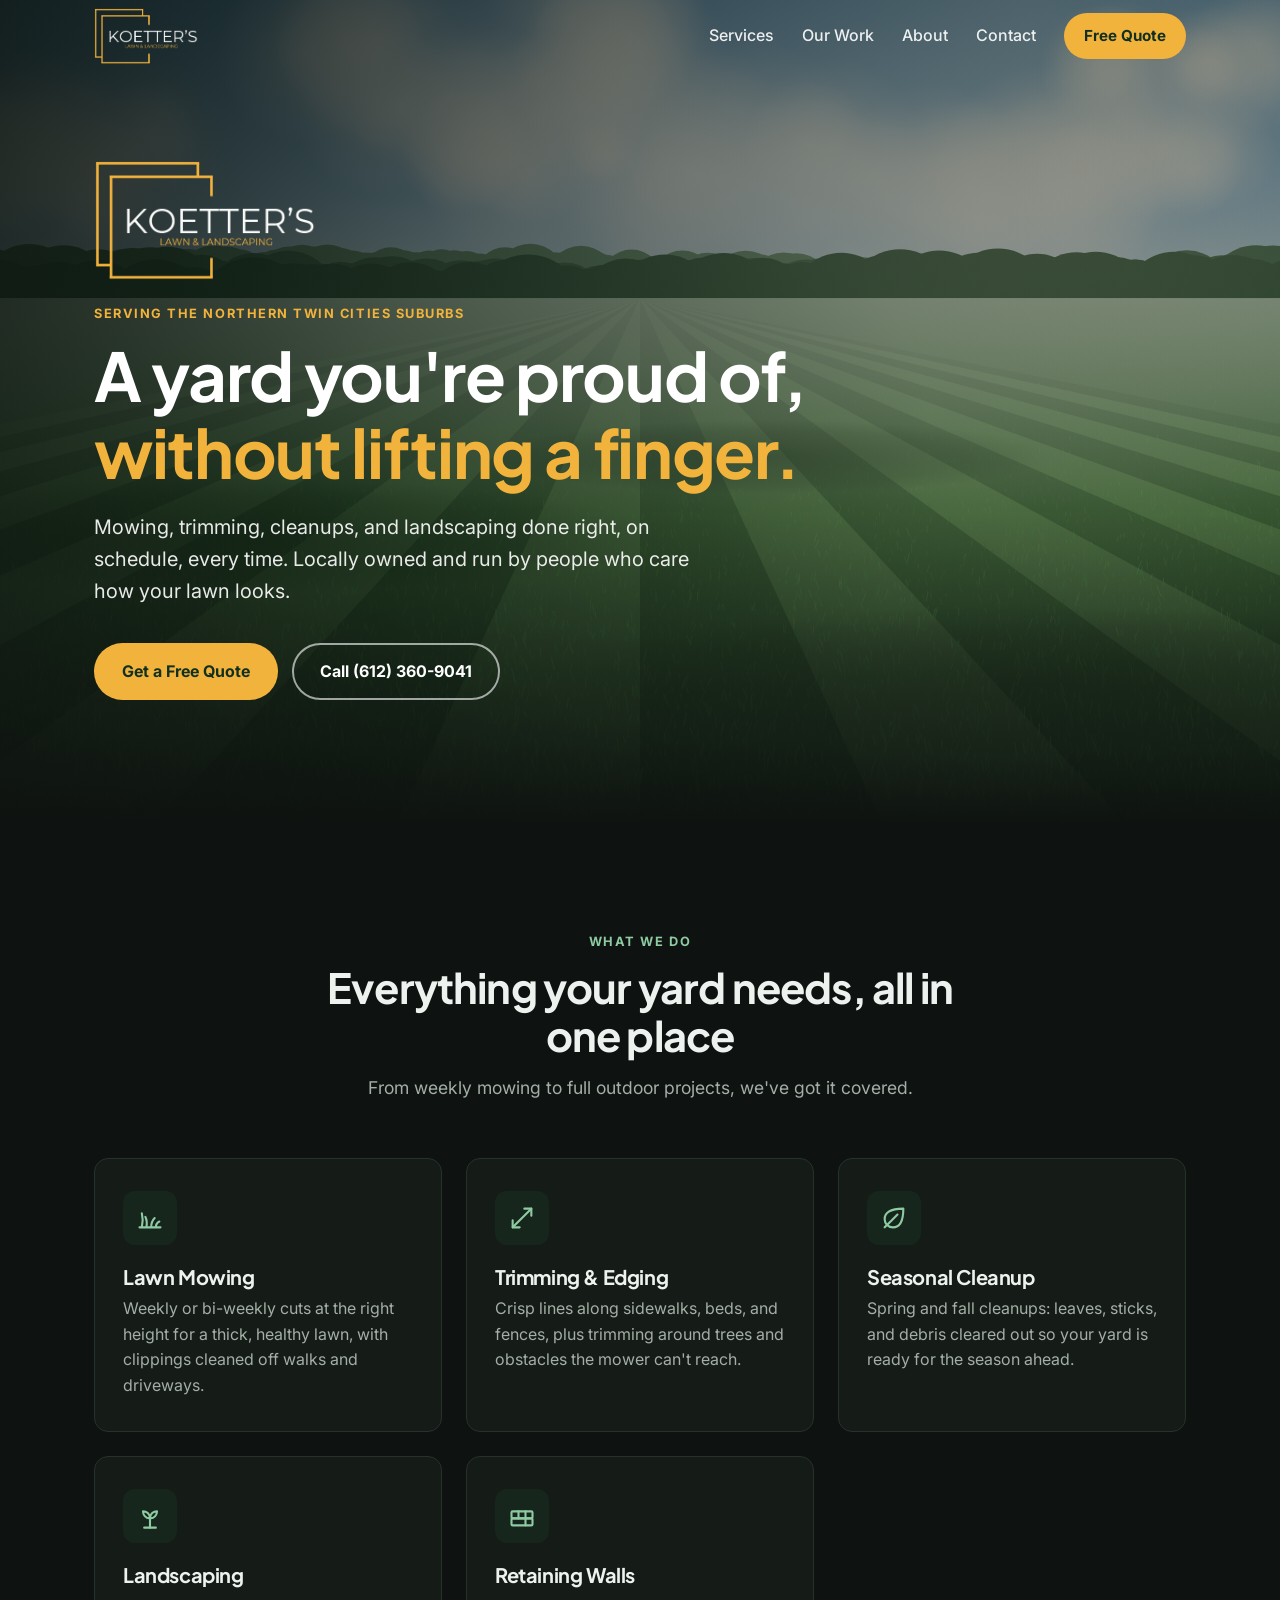
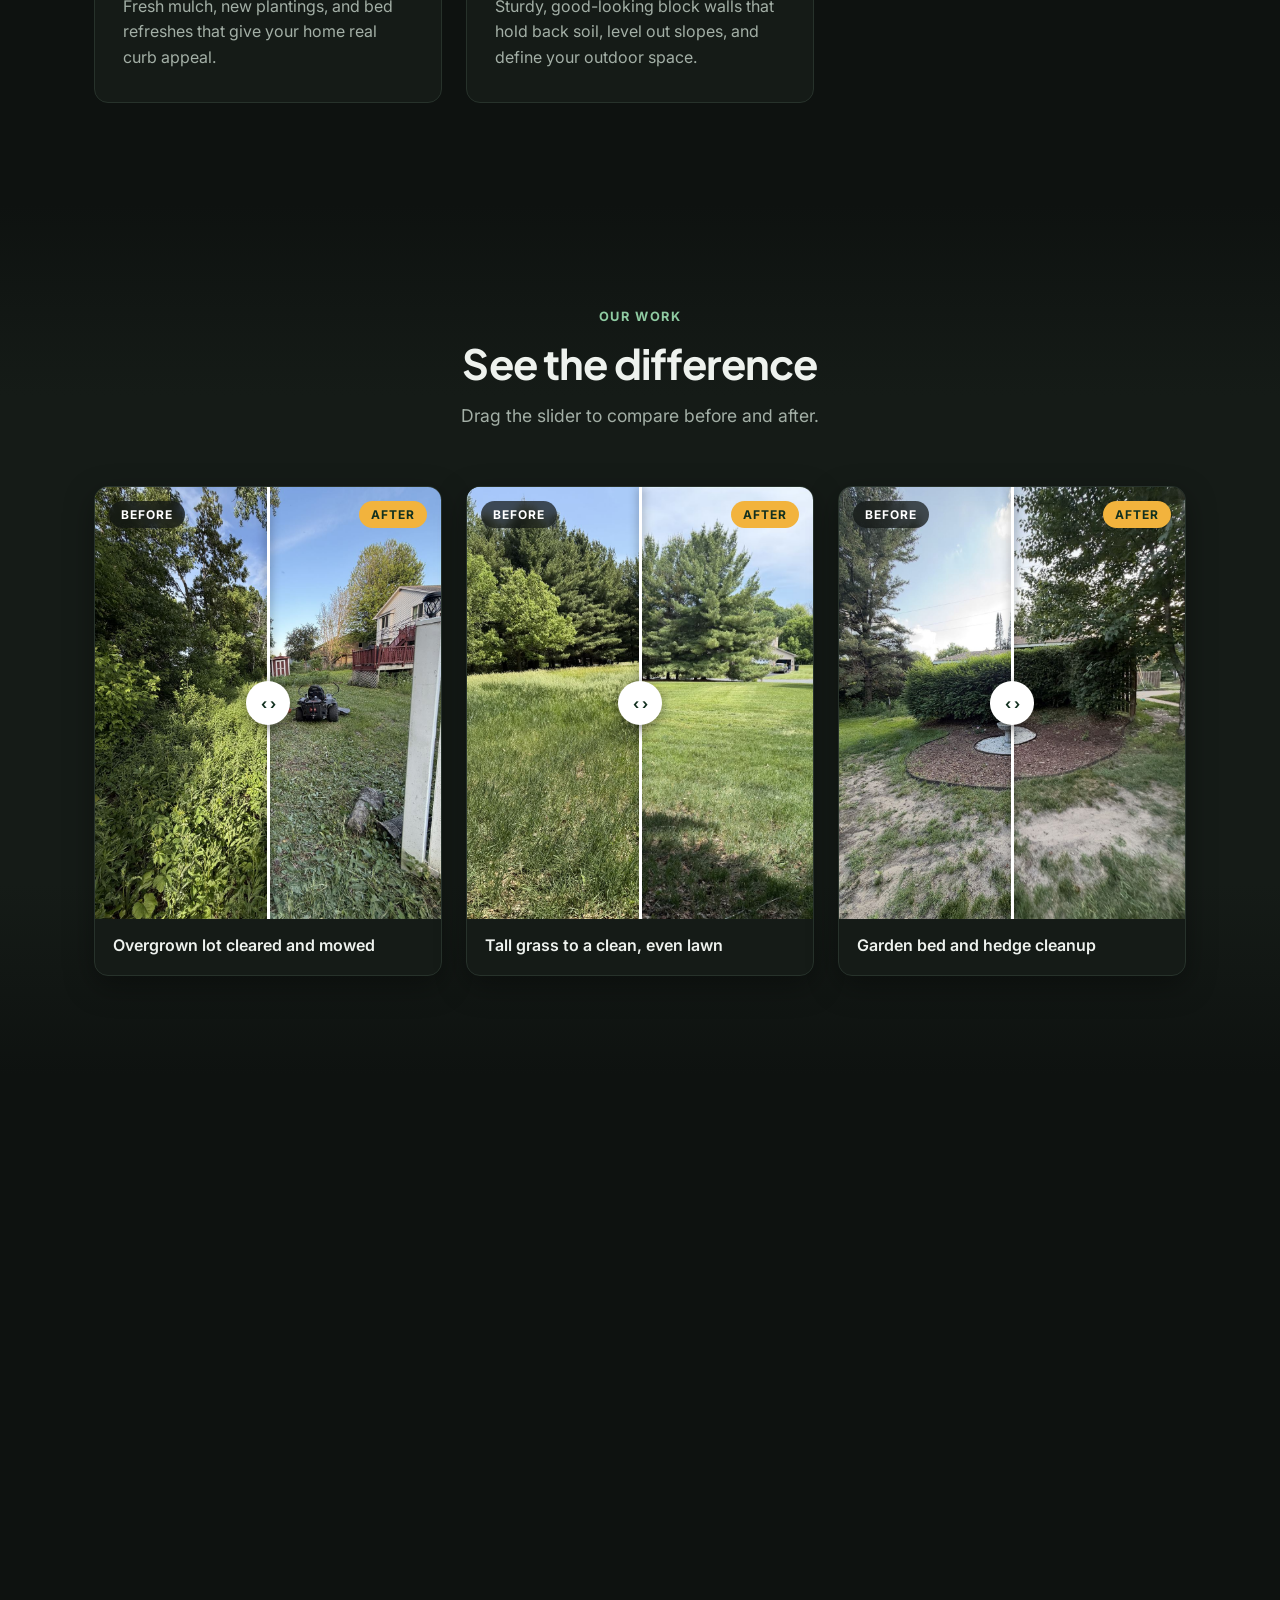
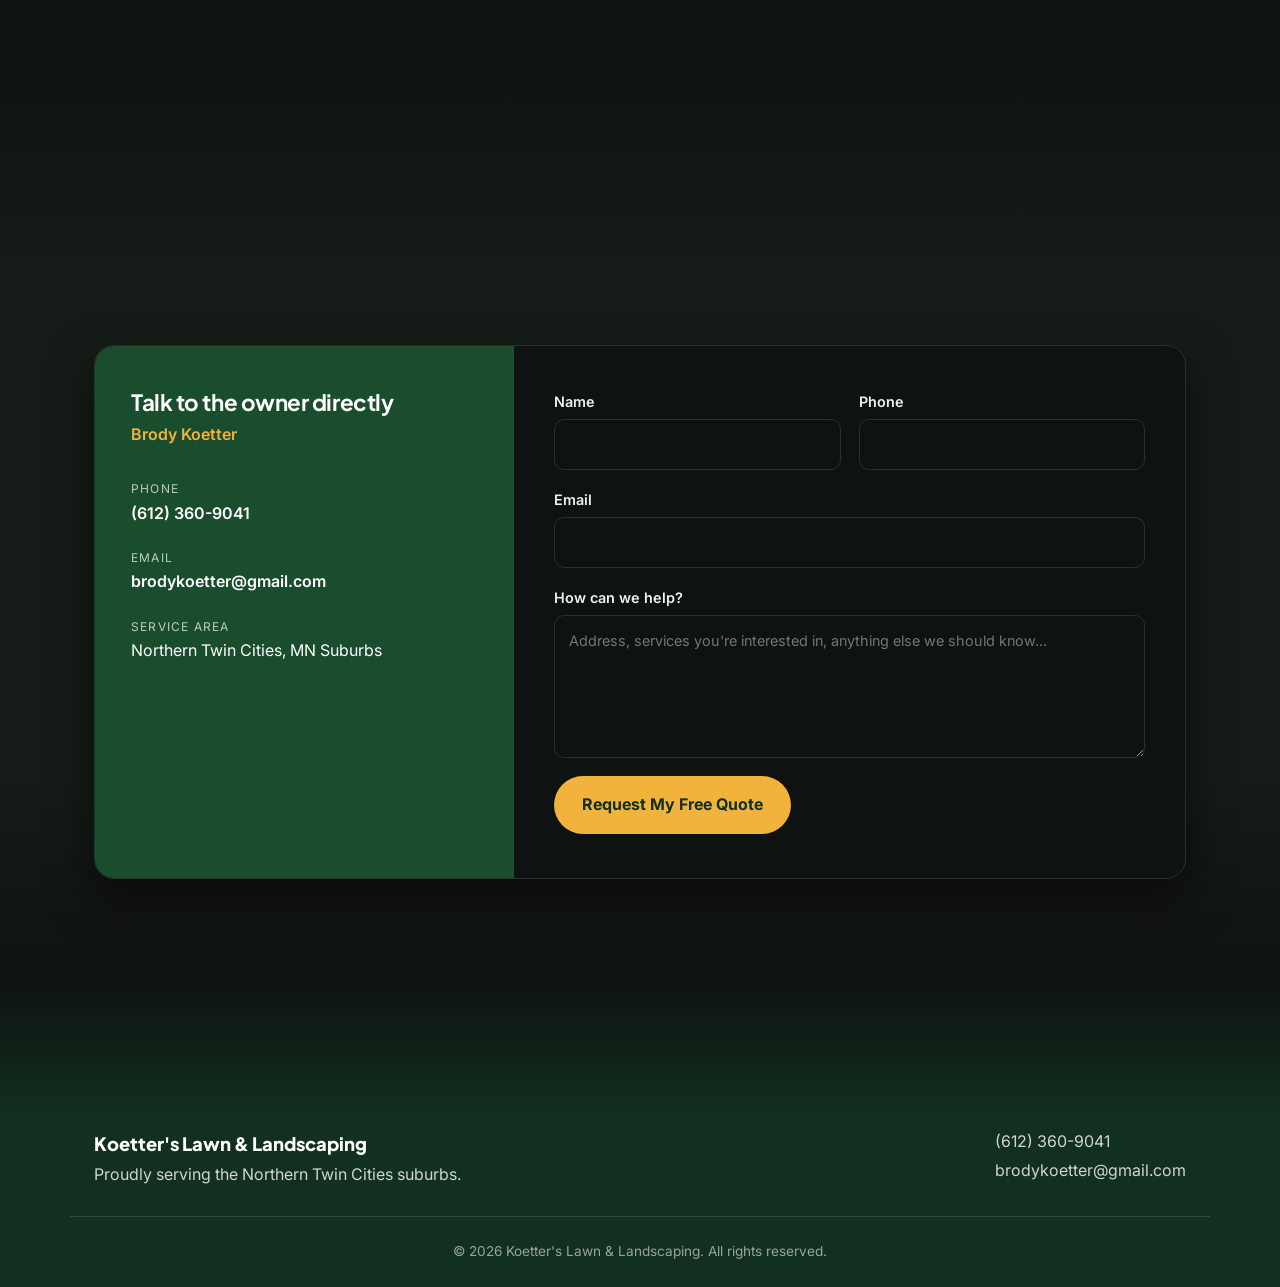
==== commit 3ef9b181: "Updates" ====
--- a/index.html
+++ b/index.html
@@ -1 +1 @@
-<!doctype html><html lang="en"><head><meta charset="utf-8"/><link rel="icon" type="image/png" href="/favicon.png"/><meta name="viewport" content="width=device-width,initial-scale=1"/><meta name="theme-color" content="#12301f"/><meta name="description" content="Koetter's Lawn & Landscaping - lawn mowing, trimming, seasonal cleanup, landscaping, and retaining walls in the Northern Twin Cities suburbs. Free quotes."><meta property="og:title" content="Koetter's Lawn & Landscaping"><meta property="og:description" content="Locally owned lawn care and landscaping in the Northern Twin Cities suburbs. Get a free quote."><meta property="og:image" content="https://kllawn.com/images/lawn1.jpg"><meta property="og:url" content="https://kllawn.com"><link rel="preconnect" href="https://fonts.googleapis.com"><link rel="preconnect" href="https://fonts.gstatic.com" crossorigin><link href="https://fonts.googleapis.com/css2?family=Inter:wght@400;500;600;700&family=Plus+Jakarta+Sans:wght@500;700;800&display=swap" rel="stylesheet"><meta name="twitter:card" content="summary_large_image"><link rel="apple-touch-icon" href="/logo192.png"/><link rel="manifest" href="/manifest.json"/><title>Koetter's Lawn and Landscaping</title><script defer="defer" src="/static/js/main.73c162df.js"></script><link href="/static/css/main.45505e0d.css" rel="stylesheet"></head><body><noscript>You need to enable JavaScript to run this app.</noscript><div id="root"></div></body></html>+<!doctype html><html lang="en"><head><meta charset="utf-8"/><link rel="icon" type="image/png" href="/favicon.png"/><meta name="viewport" content="width=device-width,initial-scale=1"/><meta name="theme-color" content="#12301f"/><meta name="description" content="Koetter's Lawn & Landscaping - lawn mowing, trimming, seasonal cleanup, landscaping, and retaining walls in the Northern Twin Cities suburbs. Free quotes."><meta property="og:title" content="Koetter's Lawn & Landscaping"><meta property="og:description" content="Locally owned lawn care and landscaping in the Northern Twin Cities suburbs. Get a free quote."><meta property="og:image" content="https://kllawn.com/images/lawn1.jpg"><meta property="og:url" content="https://kllawn.com"><link rel="preconnect" href="https://fonts.googleapis.com"><link rel="preconnect" href="https://fonts.gstatic.com" crossorigin><link href="https://fonts.googleapis.com/css2?family=Inter:wght@400;500;600;700&family=Plus+Jakarta+Sans:wght@500;700;800&display=swap" rel="stylesheet"><meta name="twitter:card" content="summary_large_image"><link rel="apple-touch-icon" href="/logo192.png"/><link rel="manifest" href="/manifest.json"/><title>Koetter's Lawn and Landscaping</title><script defer="defer" src="/static/js/main.ba4f4632.js"></script><link href="/static/css/main.45505e0d.css" rel="stylesheet"></head><body><noscript>You need to enable JavaScript to run this app.</noscript><div id="root"></div></body></html>
